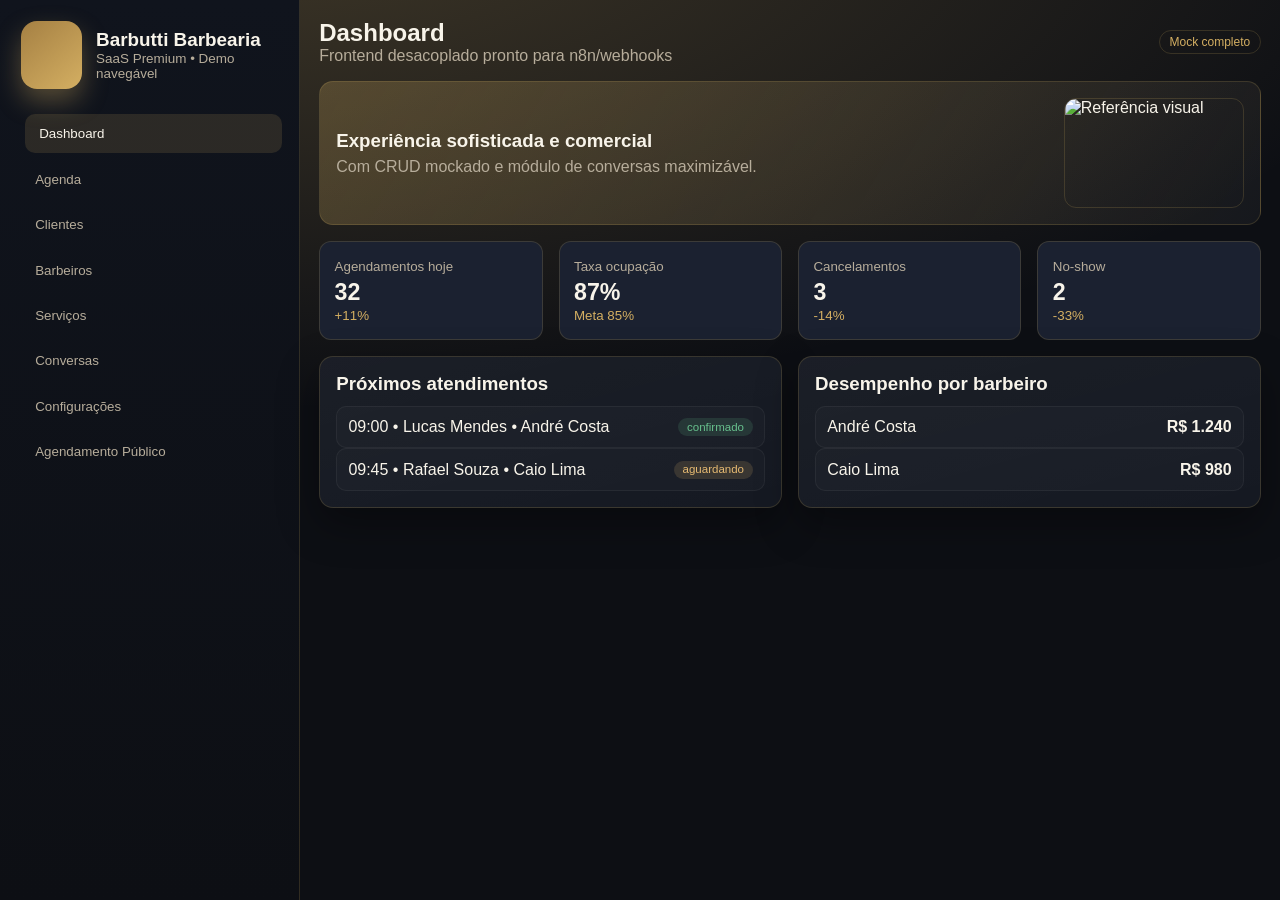
==== paginainicial.html @ 3f1faac6 "feat: aprimora paginainicial com logo maior, tooltips, animações e CRUD com conversas expandidas" ====
<!doctype html>
<html lang="pt-BR">
<head>
  <meta charset="UTF-8" />
  <meta name="viewport" content="width=device-width, initial-scale=1.0" />
  <title>Barbutti Barbearia • Página Inicial Demo</title>
  <style>
    :root{--bg:#0d0f14;--surface:#151922;--surface-2:#1b2130;--text:#f8f4ea;--muted:#b7ad9b;--gold:#d4af62;--gold-2:#a58043;--ok:#67c08d;--warn:#e6ba72;--danger:#dd7f7f;--radius:14px;--border:1px solid rgba(212,175,98,.18);--shadow:0 16px 40px rgba(0,0,0,.35)}
    *{box-sizing:border-box;margin:0;padding:0} body{font-family:Inter,Segoe UI,Roboto,sans-serif;background:radial-gradient(1200px 500px at 20% -10%,rgba(212,175,98,.25),transparent),var(--bg);color:var(--text)}
    .app{display:grid;grid-template-columns:300px 1fr;min-height:100vh}.sidebar{padding:1.3rem;border-right:var(--border);background:linear-gradient(180deg,#10141d,#0d0f14)}
    .brand{display:flex;gap:.9rem;align-items:center;margin-bottom:1.4rem}.logo{width:68px;height:68px;border-radius:16px;background:linear-gradient(140deg,var(--gold-2),var(--gold));box-shadow:0 12px 26px rgba(212,175,98,.35)}
    .brand h1{font-size:1.18rem}.brand p{font-size:.84rem;color:var(--muted)}
    .menu button{width:100%;text-align:left;border:none;background:transparent;color:var(--muted);padding:.75rem .9rem;border-radius:10px;cursor:pointer;margin:.2rem 0;transition:all .24s ease;position:relative}
    .menu button.active,.menu button:hover{background:rgba(212,175,98,.14);color:var(--text);transform:translateX(4px)}
    [data-tooltip]{position:relative}[data-tooltip]::after{content:attr(data-tooltip);position:absolute;left:102%;top:50%;transform:translateY(-50%) scale(.96);background:#0b0d12;color:var(--text);padding:.25rem .5rem;border-radius:6px;border:var(--border);font-size:.72rem;opacity:0;pointer-events:none;transition:.2s;white-space:nowrap}
    [data-tooltip]:hover::after{opacity:1;transform:translateY(-50%) scale(1)}
    .content{padding:1.2rem}.topbar{display:flex;justify-content:space-between;align-items:center;margin-bottom:1rem}.badge{border:var(--border);padding:.25rem .6rem;border-radius:999px;color:var(--gold);font-size:.75rem}
    .hero{background:linear-gradient(120deg,rgba(212,175,98,.24),rgba(255,255,255,.04));border:var(--border);padding:1rem;border-radius:var(--radius);margin-bottom:1rem;display:flex;justify-content:space-between;gap:1rem;align-items:center}.hero img{width:180px;height:110px;object-fit:cover;border-radius:12px;border:var(--border)}
    .grid{display:grid;gap:1rem}.grid.kpi{grid-template-columns:repeat(4,minmax(0,1fr));margin-bottom:1rem}.grid.two{grid-template-columns:repeat(2,minmax(0,1fr))}
    .card{background:linear-gradient(165deg,rgba(255,255,255,.025),transparent),var(--surface);border:var(--border);border-radius:var(--radius);box-shadow:var(--shadow);padding:1rem}
    .k{padding:.9rem;border:var(--border);border-radius:12px;background:var(--surface-2)} .k b{font-size:1.45rem;display:block;margin-top:.3rem}
    .view{display:none}.view.active{display:block}.table{width:100%;border-collapse:collapse}.table th,.table td{padding:.6rem;text-align:left;border-bottom:1px solid rgba(212,175,98,.1);font-size:.9rem}
    .tag{padding:.18rem .55rem;border-radius:999px;font-size:.72rem}.ok{background:rgba(103,192,141,.15);color:var(--ok)}.warn{background:rgba(230,186,114,.15);color:var(--warn)}.danger{background:rgba(221,127,127,.15);color:var(--danger)}
    .form{display:grid;grid-template-columns:repeat(4,minmax(0,1fr));gap:.6rem;margin-bottom:.8rem}.input,select{width:100%;background:#11151d;border:var(--border);border-radius:10px;padding:.55rem .65rem;color:var(--text)}
    .btn{padding:.5rem .8rem;border-radius:10px;border:var(--border);background:var(--surface-2);color:var(--text);cursor:pointer;transition:.2s}.btn:hover{transform:translateY(-1px)}.btn.primary{background:linear-gradient(120deg,var(--gold-2),var(--gold));border:none;color:#14161c;font-weight:700}
    .list{display:flex;flex-direction:column;gap:.55rem}.item{padding:.7rem;border-radius:10px;background:rgba(255,255,255,.02);border:1px solid rgba(255,255,255,.05);display:flex;justify-content:space-between;gap:.8rem;cursor:pointer;transition:.2s}.item:hover{transform:translateX(4px);border-color:rgba(212,175,98,.35)}
    .split{display:grid;grid-template-columns:340px 1fr;gap:1rem}
    .overlay{position:fixed;inset:0;background:rgba(8,9,12,.86);backdrop-filter:blur(3px);display:none;z-index:20;padding:2rem}.overlay.open{display:block;animation:fadeIn .24s ease}
    @keyframes fadeIn{from{opacity:0}to{opacity:1}} .exploded{max-width:980px;margin:auto;background:var(--surface);border:var(--border);border-radius:16px;padding:1rem;box-shadow:var(--shadow)}
    .exploded .messages{min-height:340px;max-height:55vh;overflow:auto;margin:.8rem 0;display:flex;flex-direction:column;gap:.5rem}.msg{padding:.55rem .7rem;border-radius:10px;max-width:70%}.msg.bot{background:rgba(230,186,114,.15)}.msg.human{background:rgba(103,192,141,.15);margin-left:auto}
    @media (max-width:1120px){.grid.kpi{grid-template-columns:repeat(2,1fr)}.grid.two,.split,.form{grid-template-columns:1fr}}@media (max-width:860px){.app{grid-template-columns:1fr}.sidebar{position:sticky;top:0;z-index:2}}
  </style>
</head>
<body>
<div class="app">
  <aside class="sidebar">
    <div class="brand"><div class="logo"></div><div><h1>Barbutti Barbearia</h1><p>SaaS Premium • Demo navegável</p></div></div>
    <nav class="menu" id="menu"></nav>
  </aside>
  <main class="content">
    <header class="topbar"><div><h2 id="title">Dashboard</h2><p style="color:var(--muted)">Frontend desacoplado pronto para n8n/webhooks</p></div><span class="badge">Mock completo</span></header>
    <section class="hero"><div><h3 style="margin-bottom:.35rem">Experiência sofisticada e comercial</h3><p style="color:var(--muted)">Com CRUD mockado e módulo de conversas maximizável.</p></div><img src="https://res.cloudinary.com/dk6okgt0a/image/upload/v1776542449/WhatsApp_Image_2026-04-17_at_21.09.05_sgbuvm.jpg" alt="Referência visual"/></section>
    <section id="dashboard" class="view active"></section><section id="agenda" class="view"></section><section id="clientes" class="view"></section><section id="barbeiros" class="view"></section><section id="servicos" class="view"></section><section id="conversas" class="view"></section><section id="configuracoes" class="view"></section><section id="agendamento-publico" class="view"></section>
  </main>
</div>
<div class="overlay" id="chatOverlay"><div class="exploded"><div style="display:flex;justify-content:space-between;gap:.6rem;align-items:center"><h3 id="chatTitle">Conversa</h3><div><button class="btn" id="prevChat">◀</button> <button class="btn" id="nextChat">▶</button> <button class="btn" id="closeChat">Fechar</button></div></div><div class="messages" id="chatMessages"></div><div style="display:flex;gap:.6rem"><input id="chatInput" class="input" placeholder="Digite uma mensagem mock..."/><button class="btn primary" id="sendChat">Enviar</button></div></div></div>
<script>
const state={
  views:[['dashboard','Dashboard','KPIs e desempenho'],['agenda','Agenda','Visualização diária/semanal/mensal'],['clientes','Clientes','CRUD de clientes'],['barbeiros','Barbeiros','CRUD da equipe'],['servicos','Serviços','CRUD de serviços'],['conversas','Conversas','Clique para expandir'],['configuracoes','Configurações','Personalização da marca'],['agendamento-publico','Agendamento Público','Fluxo externo simulado']],
  kpis:[['Agendamentos hoje','32','+11%'],['Taxa ocupação','87%','Meta 85%'],['Cancelamentos','3','-14%'],['No-show','2','-33%']],
  agenda:[{hora:'09:00',barbeiro:'André Costa',cliente:'Lucas Mendes',status:'confirmado'},{hora:'09:45',barbeiro:'Caio Lima',cliente:'Rafael Souza',status:'aguardando'}],
  clientes:[{nome:'Lucas Mendes',whats:'(62) 99911-2211',ultimo:'17/04/2026',barbeiro:'André Costa'},{nome:'Rafael Souza',whats:'(62) 99870-8899',ultimo:'15/04/2026',barbeiro:'Caio Lima'}],
  barbeiros:[{nome:'André Costa',esp:'Corte premium, barba clássica',status:'ativo',cor:'#D4AF62'},{nome:'Caio Lima',esp:'Degradê, visagismo',status:'ativo',cor:'#6DC4D8'}],
  servicos:[{nome:'Corte Premium',dur:'45 min',preco:'R$ 85',cat:'Cabelo'},{nome:'Barba Terapia',dur:'30 min',preco:'R$ 65',cat:'Barba'}],
  conversas:[{cliente:'Lucas Mendes',tipo:'humano',ultima:'Pode remarcar para 19h?',horario:'19/04 18:05',mensagens:[['bot','Olá, posso ajudar com seu agendamento?'],['human','Pode remarcar para 19h?']]},{cliente:'Rafael Souza',tipo:'bot',ultima:'Seu horário está confirmado ✅',horario:'19/04 17:42',mensagens:[['bot','Seu horário está confirmado ✅'],['human','Perfeito, obrigado!']]}],
  chatIndex:0
};
const menu=document.getElementById('menu'),title=document.getElementById('title');
state.views.forEach(([id,label,tip],idx)=>{const b=document.createElement('button');b.textContent=label;b.dataset.view=id;b.dataset.tooltip=tip;if(!idx)b.classList.add('active');b.onclick=()=>activate(id,label,b);menu.appendChild(b);});
function activate(id,label,button){document.querySelectorAll('.view').forEach(v=>v.classList.toggle('active',v.id===id));document.querySelectorAll('.menu button').forEach(b=>b.classList.remove('active'));button.classList.add('active');title.textContent=label;render();}
const tag=s=>`<span class="tag ${s.includes('confirm')||s.includes('conclu')||s==='ativo'?'ok':s.includes('aguard')?'warn':'danger'}">${s}</span>`;
const btn=(txt,fn,cls='btn')=>`<button class="${cls}" onclick="${fn}">${txt}</button>`;

function crudSection(title,fields,dataKey,headers){
  const form=`<div class="form">${fields.map(f=>`<input class="input" id="${dataKey}_${f.key}" placeholder="${f.label}"/>`).join('')}<button class="btn primary" onclick="addItem('${dataKey}')">Adicionar</button></div>`;
  const rows=state[dataKey].map((r,i)=>`<tr>${fields.map(f=>`<td>${r[f.key]}</td>`).join('')}<td>${btn('Editar',`editItem('${dataKey}',${i})`)} ${btn('Excluir',`deleteItem('${dataKey}',${i})`)}</td></tr>`).join('');
  return `<article class="card"><h3 style="margin-bottom:.7rem">${title}</h3>${form}<table class="table"><tr>${headers.map(h=>`<th>${h}</th>`).join('')}<th>Ações</th></tr>${rows}</table></article>`;
}

window.addItem=function(key){
  const map={clientes:['nome','whats','ultimo','barbeiro'],barbeiros:['nome','esp','status','cor'],servicos:['nome','dur','preco','cat'],agenda:['hora','barbeiro','cliente','status']};
  const obj={}; map[key].forEach(k=>obj[k]=document.getElementById(`${key}_${k}`)?.value||'');
  if(Object.values(obj).some(v=>!v.trim())) return alert('Preencha todos os campos.');
  state[key].push(obj); render();
};
window.editItem=function(key,index){
  const item=state[key][index]; Object.keys(item).forEach(k=>{const v=prompt(`Editar ${k}:`,item[k]); if(v!==null)item[k]=v;}); render();
};
window.deleteItem=function(key,index){if(confirm('Excluir registro?')){state[key].splice(index,1); render();}};

function render(){
  document.getElementById('dashboard').innerHTML=`<div class="grid kpi">${state.kpis.map(k=>`<article class="k"><small style="color:var(--muted)">${k[0]}</small><b>${k[1]}</b><small style="color:var(--gold)">${k[2]}</small></article>`).join('')}</div><div class="grid two"><article class="card"><h3 style="margin-bottom:.7rem">Próximos atendimentos</h3>${state.agenda.map(a=>`<div class="item" style="cursor:default"><span>${a.hora} • ${a.cliente} • ${a.barbeiro}</span>${tag(a.status)}</div>`).join('')}</article><article class="card"><h3 style="margin-bottom:.7rem">Desempenho por barbeiro</h3><div class="item" style="cursor:default"><span>André Costa</span><b>R$ 1.240</b></div><div class="item" style="cursor:default"><span>Caio Lima</span><b>R$ 980</b></div></article></div>`;
  document.getElementById('agenda').innerHTML=crudSection('Agenda (CRUD)',[{key:'hora',label:'Hora'},{key:'barbeiro',label:'Barbeiro'},{key:'cliente',label:'Cliente'},{key:'status',label:'Status'}],'agenda',['Hora','Barbeiro','Cliente','Status']);
  document.getElementById('clientes').innerHTML=crudSection('Clientes (CRUD)',[{key:'nome',label:'Nome'},{key:'whats',label:'WhatsApp'},{key:'ultimo',label:'Último atendimento'},{key:'barbeiro',label:'Último barbeiro'}],'clientes',['Nome','WhatsApp','Último','Barbeiro']);
  document.getElementById('barbeiros').innerHTML=crudSection('Barbeiros (CRUD)',[{key:'nome',label:'Nome'},{key:'esp',label:'Especialidades'},{key:'status',label:'Status'},{key:'cor',label:'Cor'}],'barbeiros',['Nome','Especialidades','Status','Cor']);
  document.getElementById('servicos').innerHTML=crudSection('Serviços (CRUD)',[{key:'nome',label:'Serviço'},{key:'dur',label:'Duração'},{key:'preco',label:'Preço'},{key:'cat',label:'Categoria'}],'servicos',['Serviço','Duração','Preço','Categoria']);
  document.getElementById('conversas').innerHTML=`<article class="card"><h3 style="margin-bottom:.7rem">Conversas (clique para expandir)</h3><div class="split"><div class="list">${state.conversas.map((c,i)=>`<div class="item" onclick="openChat(${i})"><div><b>${c.cliente}</b><p style="color:var(--muted)">${c.ultima}</p></div><div style="text-align:right">${tag(c.tipo)}<p style="color:var(--muted)">${c.horario}</p></div></div>`).join('')}</div><div class="card"><p style="color:var(--muted)">Selecione uma conversa para abrir em tela maximizada (“explodir”) e navegar entre anterior/próxima.</p></div></div></article>`;
  document.getElementById('configuracoes').innerHTML=`<article class="card"><h3 style="margin-bottom:.7rem">Configurações da marca</h3><div class="form"><input class="input" value="Barbutti Barbearia"/><input class="input" value="RGB Primária: 212,175,98"/><input class="input" value="RGB Secundária: 140,109,63"/><input class="input" value="Logo/Favicon URL"/><button class="btn primary">Salvar tema</button></div></article>`;
  document.getElementById('agendamento-publico').innerHTML=`<article class="card"><h3 style="margin-bottom:.7rem">Agendamento público (simulado)</h3><div class="form"><input class="input" value="André Costa"/><input class="input" value="Corte Premium"/><input class="input" type="date" value="2026-04-22"/><input class="input" value="18:30"/><button class="btn">Cancelar</button><button class="btn primary">Confirmar agendamento</button></div></article>`;
}

const overlay=document.getElementById('chatOverlay');
window.openChat=function(i){state.chatIndex=i;renderChat();overlay.classList.add('open');};
function renderChat(){const c=state.conversas[state.chatIndex];document.getElementById('chatTitle').textContent=`${c.cliente} • ${state.chatIndex+1}/${state.conversas.length}`;document.getElementById('chatMessages').innerHTML=c.mensagens.map(m=>`<div class="msg ${m[0]}">${m[1]}</div>`).join('');}
function stepChat(delta){state.chatIndex=(state.chatIndex+delta+state.conversas.length)%state.conversas.length;renderChat();}
document.getElementById('closeChat').onclick=()=>overlay.classList.remove('open');document.getElementById('prevChat').onclick=()=>stepChat(-1);document.getElementById('nextChat').onclick=()=>stepChat(1);
document.getElementById('sendChat').onclick=()=>{const input=document.getElementById('chatInput');if(!input.value.trim())return;state.conversas[state.chatIndex].mensagens.push(['human',input.value.trim()]);state.conversas[state.chatIndex].ultima=input.value.trim();input.value='';renderChat();render();};
render();
</script>
</body>
</html>
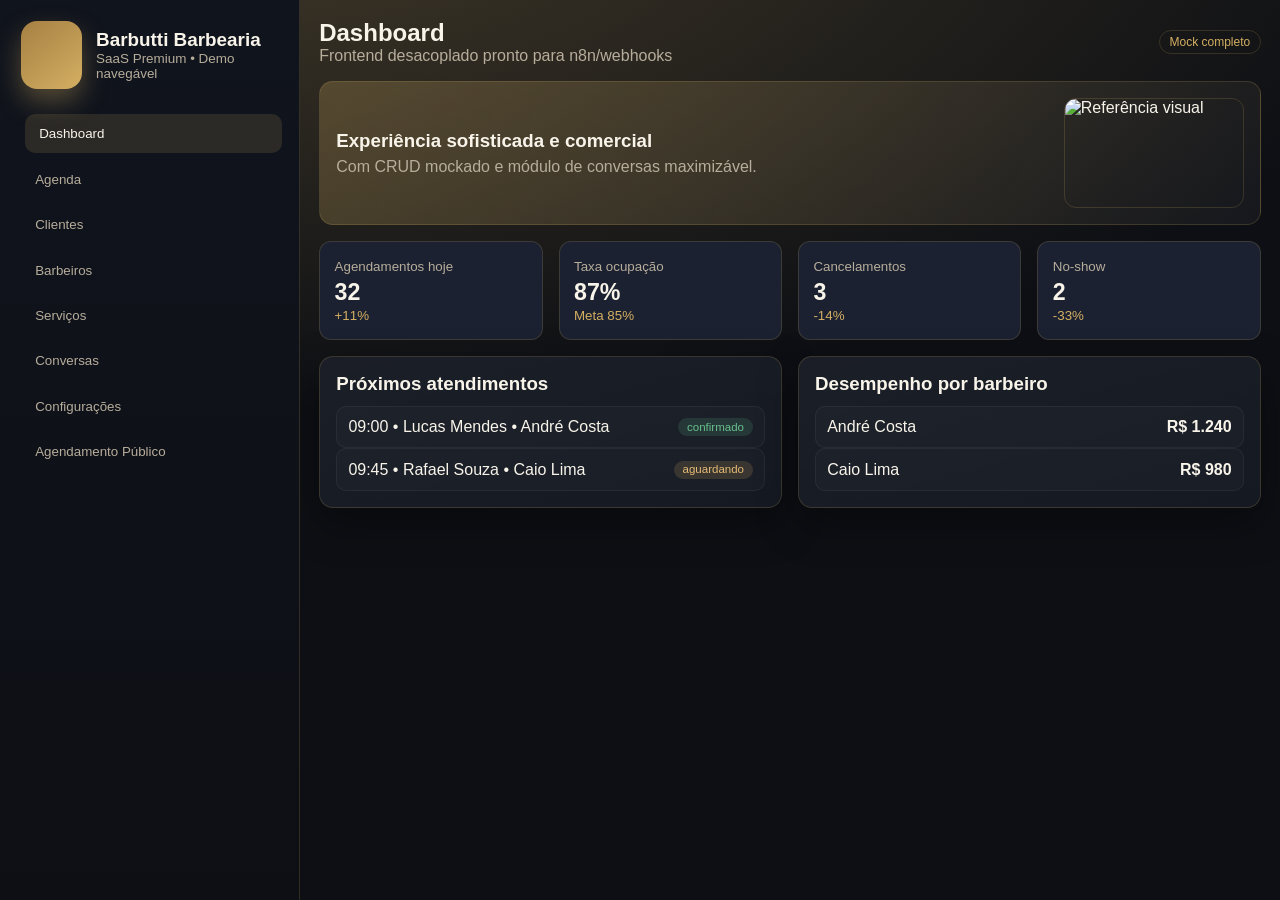
==== commit c7df75ff: "feat: torna UI responsiva em mobile com navegação amigável em todas as telas" ====
--- a/paginainicial.html
+++ b/paginainicial.html
@@ -7,94 +7,68 @@
   <style>
     :root{--bg:#0d0f14;--surface:#151922;--surface-2:#1b2130;--text:#f8f4ea;--muted:#b7ad9b;--gold:#d4af62;--gold-2:#a58043;--ok:#67c08d;--warn:#e6ba72;--danger:#dd7f7f;--radius:14px;--border:1px solid rgba(212,175,98,.18);--shadow:0 16px 40px rgba(0,0,0,.35)}
     *{box-sizing:border-box;margin:0;padding:0} body{font-family:Inter,Segoe UI,Roboto,sans-serif;background:radial-gradient(1200px 500px at 20% -10%,rgba(212,175,98,.25),transparent),var(--bg);color:var(--text)}
-    .app{display:grid;grid-template-columns:300px 1fr;min-height:100vh}.sidebar{padding:1.3rem;border-right:var(--border);background:linear-gradient(180deg,#10141d,#0d0f14)}
+    .app{display:grid;grid-template-columns:300px 1fr;min-height:100vh}.sidebar{padding:1.3rem;border-right:var(--border);background:linear-gradient(180deg,#10141d,#0d0f14);overflow:auto;z-index:20}
     .brand{display:flex;gap:.9rem;align-items:center;margin-bottom:1.4rem}.logo{width:68px;height:68px;border-radius:16px;background:linear-gradient(140deg,var(--gold-2),var(--gold));box-shadow:0 12px 26px rgba(212,175,98,.35)}
     .brand h1{font-size:1.18rem}.brand p{font-size:.84rem;color:var(--muted)}
     .menu button{width:100%;text-align:left;border:none;background:transparent;color:var(--muted);padding:.75rem .9rem;border-radius:10px;cursor:pointer;margin:.2rem 0;transition:all .24s ease;position:relative}
     .menu button.active,.menu button:hover{background:rgba(212,175,98,.14);color:var(--text);transform:translateX(4px)}
     [data-tooltip]{position:relative}[data-tooltip]::after{content:attr(data-tooltip);position:absolute;left:102%;top:50%;transform:translateY(-50%) scale(.96);background:#0b0d12;color:var(--text);padding:.25rem .5rem;border-radius:6px;border:var(--border);font-size:.72rem;opacity:0;pointer-events:none;transition:.2s;white-space:nowrap}
     [data-tooltip]:hover::after{opacity:1;transform:translateY(-50%) scale(1)}
-    .content{padding:1.2rem}.topbar{display:flex;justify-content:space-between;align-items:center;margin-bottom:1rem}.badge{border:var(--border);padding:.25rem .6rem;border-radius:999px;color:var(--gold);font-size:.75rem}
+    .content{padding:1.2rem}.topbar{display:flex;justify-content:space-between;align-items:center;margin-bottom:1rem;gap:.7rem}.topbar-left{display:flex;align-items:center;gap:.6rem}.mobile-menu-btn{display:none}
+    .badge{border:var(--border);padding:.25rem .6rem;border-radius:999px;color:var(--gold);font-size:.75rem}
     .hero{background:linear-gradient(120deg,rgba(212,175,98,.24),rgba(255,255,255,.04));border:var(--border);padding:1rem;border-radius:var(--radius);margin-bottom:1rem;display:flex;justify-content:space-between;gap:1rem;align-items:center}.hero img{width:180px;height:110px;object-fit:cover;border-radius:12px;border:var(--border)}
     .grid{display:grid;gap:1rem}.grid.kpi{grid-template-columns:repeat(4,minmax(0,1fr));margin-bottom:1rem}.grid.two{grid-template-columns:repeat(2,minmax(0,1fr))}
-    .card{background:linear-gradient(165deg,rgba(255,255,255,.025),transparent),var(--surface);border:var(--border);border-radius:var(--radius);box-shadow:var(--shadow);padding:1rem}
+    .card{background:linear-gradient(165deg,rgba(255,255,255,.025),transparent),var(--surface);border:var(--border);border-radius:var(--radius);box-shadow:var(--shadow);padding:1rem;overflow:auto}
     .k{padding:.9rem;border:var(--border);border-radius:12px;background:var(--surface-2)} .k b{font-size:1.45rem;display:block;margin-top:.3rem}
-    .view{display:none}.view.active{display:block}.table{width:100%;border-collapse:collapse}.table th,.table td{padding:.6rem;text-align:left;border-bottom:1px solid rgba(212,175,98,.1);font-size:.9rem}
+    .view{display:none}.view.active{display:block}.table{width:100%;border-collapse:collapse;min-width:620px}.table th,.table td{padding:.6rem;text-align:left;border-bottom:1px solid rgba(212,175,98,.1);font-size:.9rem}
     .tag{padding:.18rem .55rem;border-radius:999px;font-size:.72rem}.ok{background:rgba(103,192,141,.15);color:var(--ok)}.warn{background:rgba(230,186,114,.15);color:var(--warn)}.danger{background:rgba(221,127,127,.15);color:var(--danger)}
     .form{display:grid;grid-template-columns:repeat(4,minmax(0,1fr));gap:.6rem;margin-bottom:.8rem}.input,select{width:100%;background:#11151d;border:var(--border);border-radius:10px;padding:.55rem .65rem;color:var(--text)}
     .btn{padding:.5rem .8rem;border-radius:10px;border:var(--border);background:var(--surface-2);color:var(--text);cursor:pointer;transition:.2s}.btn:hover{transform:translateY(-1px)}.btn.primary{background:linear-gradient(120deg,var(--gold-2),var(--gold));border:none;color:#14161c;font-weight:700}
     .list{display:flex;flex-direction:column;gap:.55rem}.item{padding:.7rem;border-radius:10px;background:rgba(255,255,255,.02);border:1px solid rgba(255,255,255,.05);display:flex;justify-content:space-between;gap:.8rem;cursor:pointer;transition:.2s}.item:hover{transform:translateX(4px);border-color:rgba(212,175,98,.35)}
     .split{display:grid;grid-template-columns:340px 1fr;gap:1rem}
-    .overlay{position:fixed;inset:0;background:rgba(8,9,12,.86);backdrop-filter:blur(3px);display:none;z-index:20;padding:2rem}.overlay.open{display:block;animation:fadeIn .24s ease}
+    .overlay{position:fixed;inset:0;background:rgba(8,9,12,.86);backdrop-filter:blur(3px);display:none;z-index:30;padding:1rem}.overlay.open{display:block;animation:fadeIn .24s ease}
     @keyframes fadeIn{from{opacity:0}to{opacity:1}} .exploded{max-width:980px;margin:auto;background:var(--surface);border:var(--border);border-radius:16px;padding:1rem;box-shadow:var(--shadow)}
-    .exploded .messages{min-height:340px;max-height:55vh;overflow:auto;margin:.8rem 0;display:flex;flex-direction:column;gap:.5rem}.msg{padding:.55rem .7rem;border-radius:10px;max-width:70%}.msg.bot{background:rgba(230,186,114,.15)}.msg.human{background:rgba(103,192,141,.15);margin-left:auto}
-    @media (max-width:1120px){.grid.kpi{grid-template-columns:repeat(2,1fr)}.grid.two,.split,.form{grid-template-columns:1fr}}@media (max-width:860px){.app{grid-template-columns:1fr}.sidebar{position:sticky;top:0;z-index:2}}
+    .exploded .messages{min-height:260px;max-height:55vh;overflow:auto;margin:.8rem 0;display:flex;flex-direction:column;gap:.5rem}.msg{padding:.55rem .7rem;border-radius:10px;max-width:70%}.msg.bot{background:rgba(230,186,114,.15)}.msg.human{background:rgba(103,192,141,.15);margin-left:auto}
+    @media (max-width:1120px){.grid.kpi{grid-template-columns:repeat(2,1fr)}.grid.two,.split,.form{grid-template-columns:1fr}}
+    @media (max-width:860px){
+      .app{grid-template-columns:1fr}
+      .sidebar{position:fixed;top:0;left:0;bottom:0;width:min(82vw,300px);transform:translateX(-105%);transition:transform .24s ease}
+      body.menu-open .sidebar{transform:translateX(0)}
+      body.menu-open::before{content:'';position:fixed;inset:0;background:rgba(0,0,0,.5);z-index:10}
+      [data-tooltip]::after{display:none}
+      .content{padding:1rem}.hero{flex-direction:column;align-items:flex-start}.hero img{width:100%;height:160px}
+      .mobile-menu-btn{display:inline-flex;border:var(--border);background:var(--surface-2);color:var(--text);padding:.5rem .65rem;border-radius:10px;cursor:pointer}
+      .badge{display:none}
+    }
   </style>
 </head>
 <body>
 <div class="app">
-  <aside class="sidebar">
+  <aside class="sidebar" id="mobileSidebar">
     <div class="brand"><div class="logo"></div><div><h1>Barbutti Barbearia</h1><p>SaaS Premium • Demo navegável</p></div></div>
     <nav class="menu" id="menu"></nav>
   </aside>
   <main class="content">
-    <header class="topbar"><div><h2 id="title">Dashboard</h2><p style="color:var(--muted)">Frontend desacoplado pronto para n8n/webhooks</p></div><span class="badge">Mock completo</span></header>
+    <header class="topbar"><div class="topbar-left"><button class="mobile-menu-btn" id="menuToggle">☰</button><div><h2 id="title">Dashboard</h2><p style="color:var(--muted)">Frontend desacoplado pronto para n8n/webhooks</p></div></div><span class="badge">Mock completo</span></header>
     <section class="hero"><div><h3 style="margin-bottom:.35rem">Experiência sofisticada e comercial</h3><p style="color:var(--muted)">Com CRUD mockado e módulo de conversas maximizável.</p></div><img src="https://res.cloudinary.com/dk6okgt0a/image/upload/v1776542449/WhatsApp_Image_2026-04-17_at_21.09.05_sgbuvm.jpg" alt="Referência visual"/></section>
     <section id="dashboard" class="view active"></section><section id="agenda" class="view"></section><section id="clientes" class="view"></section><section id="barbeiros" class="view"></section><section id="servicos" class="view"></section><section id="conversas" class="view"></section><section id="configuracoes" class="view"></section><section id="agendamento-publico" class="view"></section>
   </main>
 </div>
 <div class="overlay" id="chatOverlay"><div class="exploded"><div style="display:flex;justify-content:space-between;gap:.6rem;align-items:center"><h3 id="chatTitle">Conversa</h3><div><button class="btn" id="prevChat">◀</button> <button class="btn" id="nextChat">▶</button> <button class="btn" id="closeChat">Fechar</button></div></div><div class="messages" id="chatMessages"></div><div style="display:flex;gap:.6rem"><input id="chatInput" class="input" placeholder="Digite uma mensagem mock..."/><button class="btn primary" id="sendChat">Enviar</button></div></div></div>
 <script>
-const state={
-  views:[['dashboard','Dashboard','KPIs e desempenho'],['agenda','Agenda','Visualização diária/semanal/mensal'],['clientes','Clientes','CRUD de clientes'],['barbeiros','Barbeiros','CRUD da equipe'],['servicos','Serviços','CRUD de serviços'],['conversas','Conversas','Clique para expandir'],['configuracoes','Configurações','Personalização da marca'],['agendamento-publico','Agendamento Público','Fluxo externo simulado']],
-  kpis:[['Agendamentos hoje','32','+11%'],['Taxa ocupação','87%','Meta 85%'],['Cancelamentos','3','-14%'],['No-show','2','-33%']],
-  agenda:[{hora:'09:00',barbeiro:'André Costa',cliente:'Lucas Mendes',status:'confirmado'},{hora:'09:45',barbeiro:'Caio Lima',cliente:'Rafael Souza',status:'aguardando'}],
-  clientes:[{nome:'Lucas Mendes',whats:'(62) 99911-2211',ultimo:'17/04/2026',barbeiro:'André Costa'},{nome:'Rafael Souza',whats:'(62) 99870-8899',ultimo:'15/04/2026',barbeiro:'Caio Lima'}],
-  barbeiros:[{nome:'André Costa',esp:'Corte premium, barba clássica',status:'ativo',cor:'#D4AF62'},{nome:'Caio Lima',esp:'Degradê, visagismo',status:'ativo',cor:'#6DC4D8'}],
-  servicos:[{nome:'Corte Premium',dur:'45 min',preco:'R$ 85',cat:'Cabelo'},{nome:'Barba Terapia',dur:'30 min',preco:'R$ 65',cat:'Barba'}],
-  conversas:[{cliente:'Lucas Mendes',tipo:'humano',ultima:'Pode remarcar para 19h?',horario:'19/04 18:05',mensagens:[['bot','Olá, posso ajudar com seu agendamento?'],['human','Pode remarcar para 19h?']]},{cliente:'Rafael Souza',tipo:'bot',ultima:'Seu horário está confirmado ✅',horario:'19/04 17:42',mensagens:[['bot','Seu horário está confirmado ✅'],['human','Perfeito, obrigado!']]}],
-  chatIndex:0
-};
+const state={views:[['dashboard','Dashboard','KPIs e desempenho'],['agenda','Agenda','Visualização diária/semanal/mensal'],['clientes','Clientes','CRUD de clientes'],['barbeiros','Barbeiros','CRUD da equipe'],['servicos','Serviços','CRUD de serviços'],['conversas','Conversas','Clique para expandir'],['configuracoes','Configurações','Personalização da marca'],['agendamento-publico','Agendamento Público','Fluxo externo simulado']],kpis:[['Agendamentos hoje','32','+11%'],['Taxa ocupação','87%','Meta 85%'],['Cancelamentos','3','-14%'],['No-show','2','-33%']],agenda:[{hora:'09:00',barbeiro:'André Costa',cliente:'Lucas Mendes',status:'confirmado'},{hora:'09:45',barbeiro:'Caio Lima',cliente:'Rafael Souza',status:'aguardando'}],clientes:[{nome:'Lucas Mendes',whats:'(62) 99911-2211',ultimo:'17/04/2026',barbeiro:'André Costa'},{nome:'Rafael Souza',whats:'(62) 99870-8899',ultimo:'15/04/2026',barbeiro:'Caio Lima'}],barbeiros:[{nome:'André Costa',esp:'Corte premium, barba clássica',status:'ativo',cor:'#D4AF62'},{nome:'Caio Lima',esp:'Degradê, visagismo',status:'ativo',cor:'#6DC4D8'}],servicos:[{nome:'Corte Premium',dur:'45 min',preco:'R$ 85',cat:'Cabelo'},{nome:'Barba Terapia',dur:'30 min',preco:'R$ 65',cat:'Barba'}],conversas:[{cliente:'Lucas Mendes',tipo:'humano',ultima:'Pode remarcar para 19h?',horario:'19/04 18:05',mensagens:[['bot','Olá, posso ajudar com seu agendamento?'],['human','Pode remarcar para 19h?']]},{cliente:'Rafael Souza',tipo:'bot',ultima:'Seu horário está confirmado ✅',horario:'19/04 17:42',mensagens:[['bot','Seu horário está confirmado ✅'],['human','Perfeito, obrigado!']]}],chatIndex:0};
 const menu=document.getElementById('menu'),title=document.getElementById('title');
 state.views.forEach(([id,label,tip],idx)=>{const b=document.createElement('button');b.textContent=label;b.dataset.view=id;b.dataset.tooltip=tip;if(!idx)b.classList.add('active');b.onclick=()=>activate(id,label,b);menu.appendChild(b);});
-function activate(id,label,button){document.querySelectorAll('.view').forEach(v=>v.classList.toggle('active',v.id===id));document.querySelectorAll('.menu button').forEach(b=>b.classList.remove('active'));button.classList.add('active');title.textContent=label;render();}
-const tag=s=>`<span class="tag ${s.includes('confirm')||s.includes('conclu')||s==='ativo'?'ok':s.includes('aguard')?'warn':'danger'}">${s}</span>`;
-const btn=(txt,fn,cls='btn')=>`<button class="${cls}" onclick="${fn}">${txt}</button>`;
-
-function crudSection(title,fields,dataKey,headers){
-  const form=`<div class="form">${fields.map(f=>`<input class="input" id="${dataKey}_${f.key}" placeholder="${f.label}"/>`).join('')}<button class="btn primary" onclick="addItem('${dataKey}')">Adicionar</button></div>`;
-  const rows=state[dataKey].map((r,i)=>`<tr>${fields.map(f=>`<td>${r[f.key]}</td>`).join('')}<td>${btn('Editar',`editItem('${dataKey}',${i})`)} ${btn('Excluir',`deleteItem('${dataKey}',${i})`)}</td></tr>`).join('');
-  return `<article class="card"><h3 style="margin-bottom:.7rem">${title}</h3>${form}<table class="table"><tr>${headers.map(h=>`<th>${h}</th>`).join('')}<th>Ações</th></tr>${rows}</table></article>`;
-}
-
-window.addItem=function(key){
-  const map={clientes:['nome','whats','ultimo','barbeiro'],barbeiros:['nome','esp','status','cor'],servicos:['nome','dur','preco','cat'],agenda:['hora','barbeiro','cliente','status']};
-  const obj={}; map[key].forEach(k=>obj[k]=document.getElementById(`${key}_${k}`)?.value||'');
-  if(Object.values(obj).some(v=>!v.trim())) return alert('Preencha todos os campos.');
-  state[key].push(obj); render();
-};
-window.editItem=function(key,index){
-  const item=state[key][index]; Object.keys(item).forEach(k=>{const v=prompt(`Editar ${k}:`,item[k]); if(v!==null)item[k]=v;}); render();
-};
-window.deleteItem=function(key,index){if(confirm('Excluir registro?')){state[key].splice(index,1); render();}};
-
-function render(){
-  document.getElementById('dashboard').innerHTML=`<div class="grid kpi">${state.kpis.map(k=>`<article class="k"><small style="color:var(--muted)">${k[0]}</small><b>${k[1]}</b><small style="color:var(--gold)">${k[2]}</small></article>`).join('')}</div><div class="grid two"><article class="card"><h3 style="margin-bottom:.7rem">Próximos atendimentos</h3>${state.agenda.map(a=>`<div class="item" style="cursor:default"><span>${a.hora} • ${a.cliente} • ${a.barbeiro}</span>${tag(a.status)}</div>`).join('')}</article><article class="card"><h3 style="margin-bottom:.7rem">Desempenho por barbeiro</h3><div class="item" style="cursor:default"><span>André Costa</span><b>R$ 1.240</b></div><div class="item" style="cursor:default"><span>Caio Lima</span><b>R$ 980</b></div></article></div>`;
-  document.getElementById('agenda').innerHTML=crudSection('Agenda (CRUD)',[{key:'hora',label:'Hora'},{key:'barbeiro',label:'Barbeiro'},{key:'cliente',label:'Cliente'},{key:'status',label:'Status'}],'agenda',['Hora','Barbeiro','Cliente','Status']);
-  document.getElementById('clientes').innerHTML=crudSection('Clientes (CRUD)',[{key:'nome',label:'Nome'},{key:'whats',label:'WhatsApp'},{key:'ultimo',label:'Último atendimento'},{key:'barbeiro',label:'Último barbeiro'}],'clientes',['Nome','WhatsApp','Último','Barbeiro']);
-  document.getElementById('barbeiros').innerHTML=crudSection('Barbeiros (CRUD)',[{key:'nome',label:'Nome'},{key:'esp',label:'Especialidades'},{key:'status',label:'Status'},{key:'cor',label:'Cor'}],'barbeiros',['Nome','Especialidades','Status','Cor']);
-  document.getElementById('servicos').innerHTML=crudSection('Serviços (CRUD)',[{key:'nome',label:'Serviço'},{key:'dur',label:'Duração'},{key:'preco',label:'Preço'},{key:'cat',label:'Categoria'}],'servicos',['Serviço','Duração','Preço','Categoria']);
-  document.getElementById('conversas').innerHTML=`<article class="card"><h3 style="margin-bottom:.7rem">Conversas (clique para expandir)</h3><div class="split"><div class="list">${state.conversas.map((c,i)=>`<div class="item" onclick="openChat(${i})"><div><b>${c.cliente}</b><p style="color:var(--muted)">${c.ultima}</p></div><div style="text-align:right">${tag(c.tipo)}<p style="color:var(--muted)">${c.horario}</p></div></div>`).join('')}</div><div class="card"><p style="color:var(--muted)">Selecione uma conversa para abrir em tela maximizada (“explodir”) e navegar entre anterior/próxima.</p></div></div></article>`;
-  document.getElementById('configuracoes').innerHTML=`<article class="card"><h3 style="margin-bottom:.7rem">Configurações da marca</h3><div class="form"><input class="input" value="Barbutti Barbearia"/><input class="input" value="RGB Primária: 212,175,98"/><input class="input" value="RGB Secundária: 140,109,63"/><input class="input" value="Logo/Favicon URL"/><button class="btn primary">Salvar tema</button></div></article>`;
-  document.getElementById('agendamento-publico').innerHTML=`<article class="card"><h3 style="margin-bottom:.7rem">Agendamento público (simulado)</h3><div class="form"><input class="input" value="André Costa"/><input class="input" value="Corte Premium"/><input class="input" type="date" value="2026-04-22"/><input class="input" value="18:30"/><button class="btn">Cancelar</button><button class="btn primary">Confirmar agendamento</button></div></article>`;
-}
-
-const overlay=document.getElementById('chatOverlay');
-window.openChat=function(i){state.chatIndex=i;renderChat();overlay.classList.add('open');};
-function renderChat(){const c=state.conversas[state.chatIndex];document.getElementById('chatTitle').textContent=`${c.cliente} • ${state.chatIndex+1}/${state.conversas.length}`;document.getElementById('chatMessages').innerHTML=c.mensagens.map(m=>`<div class="msg ${m[0]}">${m[1]}</div>`).join('');}
+function activate(id,label,button){document.querySelectorAll('.view').forEach(v=>v.classList.toggle('active',v.id===id));document.querySelectorAll('.menu button').forEach(b=>b.classList.remove('active'));button.classList.add('active');title.textContent=label;document.body.classList.remove('menu-open');render();}
+const tag=s=>`<span class="tag ${s.includes('confirm')||s.includes('conclu')||s==='ativo'?'ok':s.includes('aguard')?'warn':'danger'}">${s}</span>`;const btn=(txt,fn,cls='btn')=>`<button class="${cls}" onclick="${fn}">${txt}</button>`;
+function crudSection(title,fields,dataKey,headers){const form=`<div class="form">${fields.map(f=>`<input class="input" id="${dataKey}_${f.key}" placeholder="${f.label}"/>`).join('')}<button class="btn primary" onclick="addItem('${dataKey}')">Adicionar</button></div>`;const rows=state[dataKey].map((r,i)=>`<tr>${fields.map(f=>`<td>${r[f.key]}</td>`).join('')}<td>${btn('Editar',`editItem('${dataKey}',${i})`)} ${btn('Excluir',`deleteItem('${dataKey}',${i})`)}</td></tr>`).join('');return `<article class="card"><h3 style="margin-bottom:.7rem">${title}</h3>${form}<table class="table"><tr>${headers.map(h=>`<th>${h}</th>`).join('')}<th>Ações</th></tr>${rows}</table></article>`;}
+window.addItem=function(key){const map={clientes:['nome','whats','ultimo','barbeiro'],barbeiros:['nome','esp','status','cor'],servicos:['nome','dur','preco','cat'],agenda:['hora','barbeiro','cliente','status']};const obj={}; map[key].forEach(k=>obj[k]=document.getElementById(`${key}_${k}`)?.value||'');if(Object.values(obj).some(v=>!v.trim())) return alert('Preencha todos os campos.');state[key].push(obj);render();};
+window.editItem=function(key,index){const item=state[key][index]; Object.keys(item).forEach(k=>{const v=prompt(`Editar ${k}:`,item[k]); if(v!==null)item[k]=v;}); render();};window.deleteItem=function(key,index){if(confirm('Excluir registro?')){state[key].splice(index,1); render();}};
+function render(){document.getElementById('dashboard').innerHTML=`<div class="grid kpi">${state.kpis.map(k=>`<article class="k"><small style="color:var(--muted)">${k[0]}</small><b>${k[1]}</b><small style="color:var(--gold)">${k[2]}</small></article>`).join('')}</div><div class="grid two"><article class="card"><h3 style="margin-bottom:.7rem">Próximos atendimentos</h3>${state.agenda.map(a=>`<div class="item" style="cursor:default"><span>${a.hora} • ${a.cliente} • ${a.barbeiro}</span>${tag(a.status)}</div>`).join('')}</article><article class="card"><h3 style="margin-bottom:.7rem">Desempenho por barbeiro</h3><div class="item" style="cursor:default"><span>André Costa</span><b>R$ 1.240</b></div><div class="item" style="cursor:default"><span>Caio Lima</span><b>R$ 980</b></div></article></div>`;document.getElementById('agenda').innerHTML=crudSection('Agenda (CRUD)',[{key:'hora',label:'Hora'},{key:'barbeiro',label:'Barbeiro'},{key:'cliente',label:'Cliente'},{key:'status',label:'Status'}],'agenda',['Hora','Barbeiro','Cliente','Status']);document.getElementById('clientes').innerHTML=crudSection('Clientes (CRUD)',[{key:'nome',label:'Nome'},{key:'whats',label:'WhatsApp'},{key:'ultimo',label:'Último atendimento'},{key:'barbeiro',label:'Último barbeiro'}],'clientes',['Nome','WhatsApp','Último','Barbeiro']);document.getElementById('barbeiros').innerHTML=crudSection('Barbeiros (CRUD)',[{key:'nome',label:'Nome'},{key:'esp',label:'Especialidades'},{key:'status',label:'Status'},{key:'cor',label:'Cor'}],'barbeiros',['Nome','Especialidades','Status','Cor']);document.getElementById('servicos').innerHTML=crudSection('Serviços (CRUD)',[{key:'nome',label:'Serviço'},{key:'dur',label:'Duração'},{key:'preco',label:'Preço'},{key:'cat',label:'Categoria'}],'servicos',['Serviço','Duração','Preço','Categoria']);document.getElementById('conversas').innerHTML=`<article class="card"><h3 style="margin-bottom:.7rem">Conversas (clique para expandir)</h3><div class="split"><div class="list">${state.conversas.map((c,i)=>`<div class="item" onclick="openChat(${i})"><div><b>${c.cliente}</b><p style="color:var(--muted)">${c.ultima}</p></div><div style="text-align:right">${tag(c.tipo)}<p style="color:var(--muted)">${c.horario}</p></div></div>`).join('')}</div><div class="card"><p style="color:var(--muted)">Selecione uma conversa para abrir em tela maximizada (“explodir”) e navegar entre anterior/próxima.</p></div></div></article>`;document.getElementById('configuracoes').innerHTML=`<article class="card"><h3 style="margin-bottom:.7rem">Configurações da marca</h3><div class="form"><input class="input" value="Barbutti Barbearia"/><input class="input" value="RGB Primária: 212,175,98"/><input class="input" value="RGB Secundária: 140,109,63"/><input class="input" value="Logo/Favicon URL"/><button class="btn primary">Salvar tema</button></div></article>`;document.getElementById('agendamento-publico').innerHTML=`<article class="card"><h3 style="margin-bottom:.7rem">Agendamento público (simulado)</h3><div class="form"><input class="input" value="André Costa"/><input class="input" value="Corte Premium"/><input class="input" type="date" value="2026-04-22"/><input class="input" value="18:30"/><button class="btn">Cancelar</button><button class="btn primary">Confirmar agendamento</button></div></article>`;}
+const overlay=document.getElementById('chatOverlay');window.openChat=function(i){state.chatIndex=i;renderChat();overlay.classList.add('open');};function renderChat(){const c=state.conversas[state.chatIndex];document.getElementById('chatTitle').textContent=`${c.cliente} • ${state.chatIndex+1}/${state.conversas.length}`;document.getElementById('chatMessages').innerHTML=c.mensagens.map(m=>`<div class="msg ${m[0]}">${m[1]}</div>`).join('');}
 function stepChat(delta){state.chatIndex=(state.chatIndex+delta+state.conversas.length)%state.conversas.length;renderChat();}
-document.getElementById('closeChat').onclick=()=>overlay.classList.remove('open');document.getElementById('prevChat').onclick=()=>stepChat(-1);document.getElementById('nextChat').onclick=()=>stepChat(1);
-document.getElementById('sendChat').onclick=()=>{const input=document.getElementById('chatInput');if(!input.value.trim())return;state.conversas[state.chatIndex].mensagens.push(['human',input.value.trim()]);state.conversas[state.chatIndex].ultima=input.value.trim();input.value='';renderChat();render();};
+document.getElementById('closeChat').onclick=()=>overlay.classList.remove('open');document.getElementById('prevChat').onclick=()=>stepChat(-1);document.getElementById('nextChat').onclick=()=>stepChat(1);document.getElementById('sendChat').onclick=()=>{const input=document.getElementById('chatInput');if(!input.value.trim())return;state.conversas[state.chatIndex].mensagens.push(['human',input.value.trim()]);state.conversas[state.chatIndex].ultima=input.value.trim();input.value='';renderChat();render();};
+document.getElementById('menuToggle').onclick=()=>document.body.classList.toggle('menu-open');document.addEventListener('click',(e)=>{if(window.innerWidth>860)return;const sidebar=document.getElementById('mobileSidebar');if(!document.body.classList.contains('menu-open'))return;if(sidebar.contains(e.target)||e.target.closest('#menuToggle'))return;document.body.classList.remove('menu-open');});
 render();
 </script>
 </body>
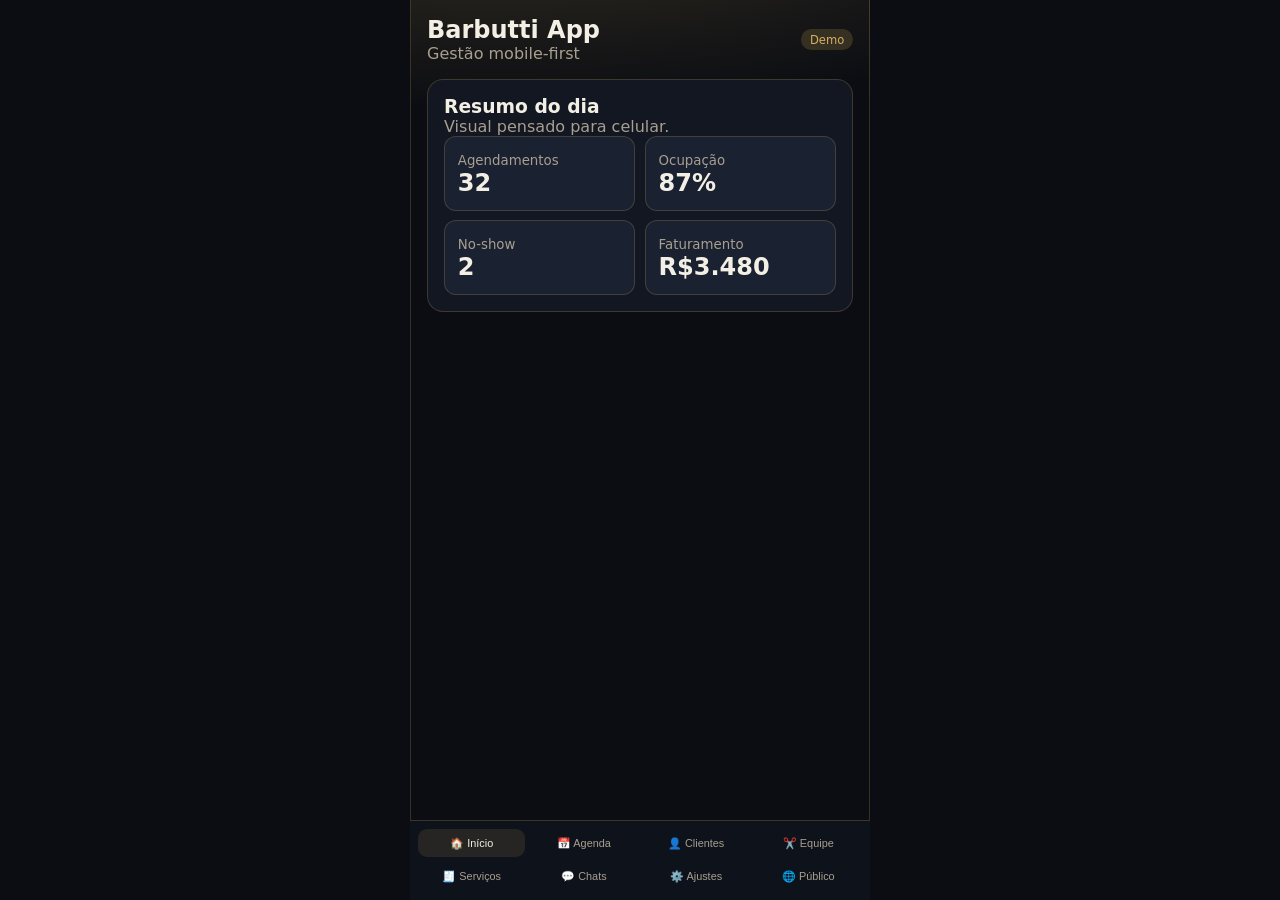
==== commit 1f50a6d3: "refactor: converte interface para mobile-first app em todo o projeto" ====
--- a/paginainicial.html
+++ b/paginainicial.html
@@ -3,73 +3,57 @@
 <head>
   <meta charset="UTF-8" />
   <meta name="viewport" content="width=device-width, initial-scale=1.0" />
-  <title>Barbutti Barbearia • Página Inicial Demo</title>
+  <title>Barbutti App Mobile • Demo</title>
   <style>
-    :root{--bg:#0d0f14;--surface:#151922;--surface-2:#1b2130;--text:#f8f4ea;--muted:#b7ad9b;--gold:#d4af62;--gold-2:#a58043;--ok:#67c08d;--warn:#e6ba72;--danger:#dd7f7f;--radius:14px;--border:1px solid rgba(212,175,98,.18);--shadow:0 16px 40px rgba(0,0,0,.35)}
-    *{box-sizing:border-box;margin:0;padding:0} body{font-family:Inter,Segoe UI,Roboto,sans-serif;background:radial-gradient(1200px 500px at 20% -10%,rgba(212,175,98,.25),transparent),var(--bg);color:var(--text)}
-    .app{display:grid;grid-template-columns:300px 1fr;min-height:100vh}.sidebar{padding:1.3rem;border-right:var(--border);background:linear-gradient(180deg,#10141d,#0d0f14);overflow:auto;z-index:20}
-    .brand{display:flex;gap:.9rem;align-items:center;margin-bottom:1.4rem}.logo{width:68px;height:68px;border-radius:16px;background:linear-gradient(140deg,var(--gold-2),var(--gold));box-shadow:0 12px 26px rgba(212,175,98,.35)}
-    .brand h1{font-size:1.18rem}.brand p{font-size:.84rem;color:var(--muted)}
-    .menu button{width:100%;text-align:left;border:none;background:transparent;color:var(--muted);padding:.75rem .9rem;border-radius:10px;cursor:pointer;margin:.2rem 0;transition:all .24s ease;position:relative}
-    .menu button.active,.menu button:hover{background:rgba(212,175,98,.14);color:var(--text);transform:translateX(4px)}
-    [data-tooltip]{position:relative}[data-tooltip]::after{content:attr(data-tooltip);position:absolute;left:102%;top:50%;transform:translateY(-50%) scale(.96);background:#0b0d12;color:var(--text);padding:.25rem .5rem;border-radius:6px;border:var(--border);font-size:.72rem;opacity:0;pointer-events:none;transition:.2s;white-space:nowrap}
-    [data-tooltip]:hover::after{opacity:1;transform:translateY(-50%) scale(1)}
-    .content{padding:1.2rem}.topbar{display:flex;justify-content:space-between;align-items:center;margin-bottom:1rem;gap:.7rem}.topbar-left{display:flex;align-items:center;gap:.6rem}.mobile-menu-btn{display:none}
-    .badge{border:var(--border);padding:.25rem .6rem;border-radius:999px;color:var(--gold);font-size:.75rem}
-    .hero{background:linear-gradient(120deg,rgba(212,175,98,.24),rgba(255,255,255,.04));border:var(--border);padding:1rem;border-radius:var(--radius);margin-bottom:1rem;display:flex;justify-content:space-between;gap:1rem;align-items:center}.hero img{width:180px;height:110px;object-fit:cover;border-radius:12px;border:var(--border)}
-    .grid{display:grid;gap:1rem}.grid.kpi{grid-template-columns:repeat(4,minmax(0,1fr));margin-bottom:1rem}.grid.two{grid-template-columns:repeat(2,minmax(0,1fr))}
-    .card{background:linear-gradient(165deg,rgba(255,255,255,.025),transparent),var(--surface);border:var(--border);border-radius:var(--radius);box-shadow:var(--shadow);padding:1rem;overflow:auto}
-    .k{padding:.9rem;border:var(--border);border-radius:12px;background:var(--surface-2)} .k b{font-size:1.45rem;display:block;margin-top:.3rem}
-    .view{display:none}.view.active{display:block}.table{width:100%;border-collapse:collapse;min-width:620px}.table th,.table td{padding:.6rem;text-align:left;border-bottom:1px solid rgba(212,175,98,.1);font-size:.9rem}
-    .tag{padding:.18rem .55rem;border-radius:999px;font-size:.72rem}.ok{background:rgba(103,192,141,.15);color:var(--ok)}.warn{background:rgba(230,186,114,.15);color:var(--warn)}.danger{background:rgba(221,127,127,.15);color:var(--danger)}
-    .form{display:grid;grid-template-columns:repeat(4,minmax(0,1fr));gap:.6rem;margin-bottom:.8rem}.input,select{width:100%;background:#11151d;border:var(--border);border-radius:10px;padding:.55rem .65rem;color:var(--text)}
-    .btn{padding:.5rem .8rem;border-radius:10px;border:var(--border);background:var(--surface-2);color:var(--text);cursor:pointer;transition:.2s}.btn:hover{transform:translateY(-1px)}.btn.primary{background:linear-gradient(120deg,var(--gold-2),var(--gold));border:none;color:#14161c;font-weight:700}
-    .list{display:flex;flex-direction:column;gap:.55rem}.item{padding:.7rem;border-radius:10px;background:rgba(255,255,255,.02);border:1px solid rgba(255,255,255,.05);display:flex;justify-content:space-between;gap:.8rem;cursor:pointer;transition:.2s}.item:hover{transform:translateX(4px);border-color:rgba(212,175,98,.35)}
-    .split{display:grid;grid-template-columns:340px 1fr;gap:1rem}
-    .overlay{position:fixed;inset:0;background:rgba(8,9,12,.86);backdrop-filter:blur(3px);display:none;z-index:30;padding:1rem}.overlay.open{display:block;animation:fadeIn .24s ease}
-    @keyframes fadeIn{from{opacity:0}to{opacity:1}} .exploded{max-width:980px;margin:auto;background:var(--surface);border:var(--border);border-radius:16px;padding:1rem;box-shadow:var(--shadow)}
-    .exploded .messages{min-height:260px;max-height:55vh;overflow:auto;margin:.8rem 0;display:flex;flex-direction:column;gap:.5rem}.msg{padding:.55rem .7rem;border-radius:10px;max-width:70%}.msg.bot{background:rgba(230,186,114,.15)}.msg.human{background:rgba(103,192,141,.15);margin-left:auto}
-    @media (max-width:1120px){.grid.kpi{grid-template-columns:repeat(2,1fr)}.grid.two,.split,.form{grid-template-columns:1fr}}
-    @media (max-width:860px){
-      .app{grid-template-columns:1fr}
-      .sidebar{position:fixed;top:0;left:0;bottom:0;width:min(82vw,300px);transform:translateX(-105%);transition:transform .24s ease}
-      body.menu-open .sidebar{transform:translateX(0)}
-      body.menu-open::before{content:'';position:fixed;inset:0;background:rgba(0,0,0,.5);z-index:10}
-      [data-tooltip]::after{display:none}
-      .content{padding:1rem}.hero{flex-direction:column;align-items:flex-start}.hero img{width:100%;height:160px}
-      .mobile-menu-btn{display:inline-flex;border:var(--border);background:var(--surface-2);color:var(--text);padding:.5rem .65rem;border-radius:10px;cursor:pointer}
-      .badge{display:none}
-    }
+    :root{--bg:#0b0d12;--surface:#121722;--surface-2:#1a2130;--text:#f4efe4;--muted:#a89f90;--gold:#d4af62;--gold2:#9c7a44;--ok:#57bf8a;--warn:#ebc07a;--danger:#df8080;--border:1px solid rgba(212,175,98,.22)}
+    *{box-sizing:border-box;margin:0;padding:0}body{font-family:Inter,system-ui;background:var(--bg);color:var(--text)}
+    .phone{max-width:460px;margin:0 auto;min-height:100vh;border-left:var(--border);border-right:var(--border);padding:1rem 1rem 6rem;background:radial-gradient(700px 200px at 20% -10%,rgba(212,175,98,.2),transparent),var(--bg)}
+    .top{display:flex;justify-content:space-between;align-items:center;margin-bottom:1rem}.badge{padding:.2rem .55rem;border-radius:999px;background:rgba(212,175,98,.18);color:var(--gold);font-size:.72rem}
+    .card{background:var(--surface);border:var(--border);border-radius:16px;padding:1rem;margin-bottom:.8rem}.muted{color:var(--muted)}
+    .kpi{display:grid;grid-template-columns:repeat(2,1fr);gap:.6rem}.k{background:var(--surface-2);border:var(--border);border-radius:12px;padding:.8rem}
+    .list{display:flex;flex-direction:column;gap:.5rem}.item{display:flex;justify-content:space-between;gap:.5rem;padding:.65rem;border-radius:12px;background:rgba(255,255,255,.02);border:1px solid rgba(255,255,255,.05)}
+    .tag{padding:.15rem .5rem;border-radius:999px;font-size:.72rem}.ok{background:rgba(87,191,138,.15);color:var(--ok)}.warn{background:rgba(235,192,122,.15);color:var(--warn)}
+    .table-wrap{overflow:auto}.table{width:100%;min-width:540px;border-collapse:collapse}.table th,.table td{padding:.56rem;border-bottom:1px solid rgba(212,175,98,.12);text-align:left}
+    .form{display:grid;gap:.55rem}.input{width:100%;background:#0f141e;border:var(--border);border-radius:10px;padding:.65rem .7rem;color:var(--text)}.btn{padding:.62rem .75rem;border-radius:10px;border:var(--border);background:var(--surface-2);color:var(--text)}.btnp{background:linear-gradient(120deg,var(--gold2),var(--gold));color:#111;border:none}
+    .view{display:none}.view.active{display:block}
+    .tabs{position:fixed;left:50%;transform:translateX(-50%);bottom:0;max-width:460px;width:100%;display:grid;grid-template-columns:repeat(4,1fr);gap:.3rem;padding:.5rem .5rem calc(.6rem + env(safe-area-inset-bottom));background:#0e121a;border-top:var(--border)}
+    .tabs button{background:transparent;border:none;color:var(--muted);padding:.48rem .2rem;border-radius:9px;font-size:.68rem}.tabs button.active{background:rgba(212,175,98,.12);color:var(--text)}
   </style>
 </head>
 <body>
-<div class="app">
-  <aside class="sidebar" id="mobileSidebar">
-    <div class="brand"><div class="logo"></div><div><h1>Barbutti Barbearia</h1><p>SaaS Premium • Demo navegável</p></div></div>
-    <nav class="menu" id="menu"></nav>
-  </aside>
-  <main class="content">
-    <header class="topbar"><div class="topbar-left"><button class="mobile-menu-btn" id="menuToggle">☰</button><div><h2 id="title">Dashboard</h2><p style="color:var(--muted)">Frontend desacoplado pronto para n8n/webhooks</p></div></div><span class="badge">Mock completo</span></header>
-    <section class="hero"><div><h3 style="margin-bottom:.35rem">Experiência sofisticada e comercial</h3><p style="color:var(--muted)">Com CRUD mockado e módulo de conversas maximizável.</p></div><img src="https://res.cloudinary.com/dk6okgt0a/image/upload/v1776542449/WhatsApp_Image_2026-04-17_at_21.09.05_sgbuvm.jpg" alt="Referência visual"/></section>
-    <section id="dashboard" class="view active"></section><section id="agenda" class="view"></section><section id="clientes" class="view"></section><section id="barbeiros" class="view"></section><section id="servicos" class="view"></section><section id="conversas" class="view"></section><section id="configuracoes" class="view"></section><section id="agendamento-publico" class="view"></section>
-  </main>
-</div>
-<div class="overlay" id="chatOverlay"><div class="exploded"><div style="display:flex;justify-content:space-between;gap:.6rem;align-items:center"><h3 id="chatTitle">Conversa</h3><div><button class="btn" id="prevChat">◀</button> <button class="btn" id="nextChat">▶</button> <button class="btn" id="closeChat">Fechar</button></div></div><div class="messages" id="chatMessages"></div><div style="display:flex;gap:.6rem"><input id="chatInput" class="input" placeholder="Digite uma mensagem mock..."/><button class="btn primary" id="sendChat">Enviar</button></div></div></div>
+  <div class="phone">
+    <header class="top"><div><h2>Barbutti App</h2><p class="muted">Gestão mobile-first</p></div><span class="badge">Demo</span></header>
+    <section id="dashboard" class="view active"></section>
+    <section id="agenda" class="view"></section>
+    <section id="clientes" class="view"></section>
+    <section id="barbeiros" class="view"></section>
+    <section id="servicos" class="view"></section>
+    <section id="conversas" class="view"></section>
+    <section id="config" class="view"></section>
+    <section id="publico" class="view"></section>
+  </div>
+  <nav class="tabs" id="tabs"></nav>
 <script>
-const state={views:[['dashboard','Dashboard','KPIs e desempenho'],['agenda','Agenda','Visualização diária/semanal/mensal'],['clientes','Clientes','CRUD de clientes'],['barbeiros','Barbeiros','CRUD da equipe'],['servicos','Serviços','CRUD de serviços'],['conversas','Conversas','Clique para expandir'],['configuracoes','Configurações','Personalização da marca'],['agendamento-publico','Agendamento Público','Fluxo externo simulado']],kpis:[['Agendamentos hoje','32','+11%'],['Taxa ocupação','87%','Meta 85%'],['Cancelamentos','3','-14%'],['No-show','2','-33%']],agenda:[{hora:'09:00',barbeiro:'André Costa',cliente:'Lucas Mendes',status:'confirmado'},{hora:'09:45',barbeiro:'Caio Lima',cliente:'Rafael Souza',status:'aguardando'}],clientes:[{nome:'Lucas Mendes',whats:'(62) 99911-2211',ultimo:'17/04/2026',barbeiro:'André Costa'},{nome:'Rafael Souza',whats:'(62) 99870-8899',ultimo:'15/04/2026',barbeiro:'Caio Lima'}],barbeiros:[{nome:'André Costa',esp:'Corte premium, barba clássica',status:'ativo',cor:'#D4AF62'},{nome:'Caio Lima',esp:'Degradê, visagismo',status:'ativo',cor:'#6DC4D8'}],servicos:[{nome:'Corte Premium',dur:'45 min',preco:'R$ 85',cat:'Cabelo'},{nome:'Barba Terapia',dur:'30 min',preco:'R$ 65',cat:'Barba'}],conversas:[{cliente:'Lucas Mendes',tipo:'humano',ultima:'Pode remarcar para 19h?',horario:'19/04 18:05',mensagens:[['bot','Olá, posso ajudar com seu agendamento?'],['human','Pode remarcar para 19h?']]},{cliente:'Rafael Souza',tipo:'bot',ultima:'Seu horário está confirmado ✅',horario:'19/04 17:42',mensagens:[['bot','Seu horário está confirmado ✅'],['human','Perfeito, obrigado!']]}],chatIndex:0};
-const menu=document.getElementById('menu'),title=document.getElementById('title');
-state.views.forEach(([id,label,tip],idx)=>{const b=document.createElement('button');b.textContent=label;b.dataset.view=id;b.dataset.tooltip=tip;if(!idx)b.classList.add('active');b.onclick=()=>activate(id,label,b);menu.appendChild(b);});
-function activate(id,label,button){document.querySelectorAll('.view').forEach(v=>v.classList.toggle('active',v.id===id));document.querySelectorAll('.menu button').forEach(b=>b.classList.remove('active'));button.classList.add('active');title.textContent=label;document.body.classList.remove('menu-open');render();}
-const tag=s=>`<span class="tag ${s.includes('confirm')||s.includes('conclu')||s==='ativo'?'ok':s.includes('aguard')?'warn':'danger'}">${s}</span>`;const btn=(txt,fn,cls='btn')=>`<button class="${cls}" onclick="${fn}">${txt}</button>`;
-function crudSection(title,fields,dataKey,headers){const form=`<div class="form">${fields.map(f=>`<input class="input" id="${dataKey}_${f.key}" placeholder="${f.label}"/>`).join('')}<button class="btn primary" onclick="addItem('${dataKey}')">Adicionar</button></div>`;const rows=state[dataKey].map((r,i)=>`<tr>${fields.map(f=>`<td>${r[f.key]}</td>`).join('')}<td>${btn('Editar',`editItem('${dataKey}',${i})`)} ${btn('Excluir',`deleteItem('${dataKey}',${i})`)}</td></tr>`).join('');return `<article class="card"><h3 style="margin-bottom:.7rem">${title}</h3>${form}<table class="table"><tr>${headers.map(h=>`<th>${h}</th>`).join('')}<th>Ações</th></tr>${rows}</table></article>`;}
-window.addItem=function(key){const map={clientes:['nome','whats','ultimo','barbeiro'],barbeiros:['nome','esp','status','cor'],servicos:['nome','dur','preco','cat'],agenda:['hora','barbeiro','cliente','status']};const obj={}; map[key].forEach(k=>obj[k]=document.getElementById(`${key}_${k}`)?.value||'');if(Object.values(obj).some(v=>!v.trim())) return alert('Preencha todos os campos.');state[key].push(obj);render();};
-window.editItem=function(key,index){const item=state[key][index]; Object.keys(item).forEach(k=>{const v=prompt(`Editar ${k}:`,item[k]); if(v!==null)item[k]=v;}); render();};window.deleteItem=function(key,index){if(confirm('Excluir registro?')){state[key].splice(index,1); render();}};
-function render(){document.getElementById('dashboard').innerHTML=`<div class="grid kpi">${state.kpis.map(k=>`<article class="k"><small style="color:var(--muted)">${k[0]}</small><b>${k[1]}</b><small style="color:var(--gold)">${k[2]}</small></article>`).join('')}</div><div class="grid two"><article class="card"><h3 style="margin-bottom:.7rem">Próximos atendimentos</h3>${state.agenda.map(a=>`<div class="item" style="cursor:default"><span>${a.hora} • ${a.cliente} • ${a.barbeiro}</span>${tag(a.status)}</div>`).join('')}</article><article class="card"><h3 style="margin-bottom:.7rem">Desempenho por barbeiro</h3><div class="item" style="cursor:default"><span>André Costa</span><b>R$ 1.240</b></div><div class="item" style="cursor:default"><span>Caio Lima</span><b>R$ 980</b></div></article></div>`;document.getElementById('agenda').innerHTML=crudSection('Agenda (CRUD)',[{key:'hora',label:'Hora'},{key:'barbeiro',label:'Barbeiro'},{key:'cliente',label:'Cliente'},{key:'status',label:'Status'}],'agenda',['Hora','Barbeiro','Cliente','Status']);document.getElementById('clientes').innerHTML=crudSection('Clientes (CRUD)',[{key:'nome',label:'Nome'},{key:'whats',label:'WhatsApp'},{key:'ultimo',label:'Último atendimento'},{key:'barbeiro',label:'Último barbeiro'}],'clientes',['Nome','WhatsApp','Último','Barbeiro']);document.getElementById('barbeiros').innerHTML=crudSection('Barbeiros (CRUD)',[{key:'nome',label:'Nome'},{key:'esp',label:'Especialidades'},{key:'status',label:'Status'},{key:'cor',label:'Cor'}],'barbeiros',['Nome','Especialidades','Status','Cor']);document.getElementById('servicos').innerHTML=crudSection('Serviços (CRUD)',[{key:'nome',label:'Serviço'},{key:'dur',label:'Duração'},{key:'preco',label:'Preço'},{key:'cat',label:'Categoria'}],'servicos',['Serviço','Duração','Preço','Categoria']);document.getElementById('conversas').innerHTML=`<article class="card"><h3 style="margin-bottom:.7rem">Conversas (clique para expandir)</h3><div class="split"><div class="list">${state.conversas.map((c,i)=>`<div class="item" onclick="openChat(${i})"><div><b>${c.cliente}</b><p style="color:var(--muted)">${c.ultima}</p></div><div style="text-align:right">${tag(c.tipo)}<p style="color:var(--muted)">${c.horario}</p></div></div>`).join('')}</div><div class="card"><p style="color:var(--muted)">Selecione uma conversa para abrir em tela maximizada (“explodir”) e navegar entre anterior/próxima.</p></div></div></article>`;document.getElementById('configuracoes').innerHTML=`<article class="card"><h3 style="margin-bottom:.7rem">Configurações da marca</h3><div class="form"><input class="input" value="Barbutti Barbearia"/><input class="input" value="RGB Primária: 212,175,98"/><input class="input" value="RGB Secundária: 140,109,63"/><input class="input" value="Logo/Favicon URL"/><button class="btn primary">Salvar tema</button></div></article>`;document.getElementById('agendamento-publico').innerHTML=`<article class="card"><h3 style="margin-bottom:.7rem">Agendamento público (simulado)</h3><div class="form"><input class="input" value="André Costa"/><input class="input" value="Corte Premium"/><input class="input" type="date" value="2026-04-22"/><input class="input" value="18:30"/><button class="btn">Cancelar</button><button class="btn primary">Confirmar agendamento</button></div></article>`;}
-const overlay=document.getElementById('chatOverlay');window.openChat=function(i){state.chatIndex=i;renderChat();overlay.classList.add('open');};function renderChat(){const c=state.conversas[state.chatIndex];document.getElementById('chatTitle').textContent=`${c.cliente} • ${state.chatIndex+1}/${state.conversas.length}`;document.getElementById('chatMessages').innerHTML=c.mensagens.map(m=>`<div class="msg ${m[0]}">${m[1]}</div>`).join('');}
-function stepChat(delta){state.chatIndex=(state.chatIndex+delta+state.conversas.length)%state.conversas.length;renderChat();}
-document.getElementById('closeChat').onclick=()=>overlay.classList.remove('open');document.getElementById('prevChat').onclick=()=>stepChat(-1);document.getElementById('nextChat').onclick=()=>stepChat(1);document.getElementById('sendChat').onclick=()=>{const input=document.getElementById('chatInput');if(!input.value.trim())return;state.conversas[state.chatIndex].mensagens.push(['human',input.value.trim()]);state.conversas[state.chatIndex].ultima=input.value.trim();input.value='';renderChat();render();};
-document.getElementById('menuToggle').onclick=()=>document.body.classList.toggle('menu-open');document.addEventListener('click',(e)=>{if(window.innerWidth>860)return;const sidebar=document.getElementById('mobileSidebar');if(!document.body.classList.contains('menu-open'))return;if(sidebar.contains(e.target)||e.target.closest('#menuToggle'))return;document.body.classList.remove('menu-open');});
-render();
+const state={
+ tabs:[['dashboard','🏠 Início'],['agenda','📅 Agenda'],['clientes','👤 Clientes'],['barbeiros','✂️ Equipe'],['servicos','🧾 Serviços'],['conversas','💬 Chats'],['config','⚙️ Ajustes'],['publico','🌐 Público']],
+ agenda:[['09:00','André','Lucas','confirmado'],['09:45','Caio','Rafael','aguardando']],
+ clientes:[['Lucas Mendes','(62) 99911-2211'],['Rafael Souza','(62) 99870-8899']],
+ barbeiros:[['André Costa','Corte premium'],['Caio Lima','Degradê e visagismo']],
+ servicos:[['Corte Premium','R$ 85'],['Barba Terapia','R$ 65']],
+ conversas:[['Lucas','Pode remarcar para 19h?'],['Rafael','Confirmado ✅']]
+};
+const tabsEl=document.getElementById('tabs');
+state.tabs.forEach(([id,label],i)=>{const b=document.createElement('button');b.textContent=label;if(i===0)b.classList.add('active');b.onclick=()=>openTab(id,b);tabsEl.appendChild(b);});
+function openTab(id,btn){document.querySelectorAll('.view').forEach(v=>v.classList.toggle('active',v.id===id));document.querySelectorAll('.tabs button').forEach(b=>b.classList.remove('active'));btn.classList.add('active');}
+const tag=s=>`<span class="tag ${s==='confirmado'?'ok':'warn'}">${s}</span>`;
+document.getElementById('dashboard').innerHTML=`<div class='card'><h3>Resumo do dia</h3><p class='muted'>Visual pensado para celular.</p><div class='kpi'><div class='k'><small class='muted'>Agendamentos</small><h2>32</h2></div><div class='k'><small class='muted'>Ocupação</small><h2>87%</h2></div><div class='k'><small class='muted'>No-show</small><h2>2</h2></div><div class='k'><small class='muted'>Faturamento</small><h2>R$3.480</h2></div></div></div>`;
+document.getElementById('agenda').innerHTML=`<div class='card'><h3>Agenda</h3><div class='table-wrap'><table class='table'><tr><th>Hora</th><th>Barbeiro</th><th>Cliente</th><th>Status</th></tr>${state.agenda.map(a=>`<tr><td>${a[0]}</td><td>${a[1]}</td><td>${a[2]}</td><td>${tag(a[3])}</td></tr>`).join('')}</table></div></div>`;
+document.getElementById('clientes').innerHTML=`<div class='card'><h3>Clientes</h3><div class='list'>${state.clientes.map(c=>`<div class='item'><span>${c[0]}</span><small>${c[1]}</small></div>`).join('')}</div></div>`;
+document.getElementById('barbeiros').innerHTML=`<div class='card'><h3>Equipe</h3><div class='list'>${state.barbeiros.map(c=>`<div class='item'><span>${c[0]}</span><small>${c[1]}</small></div>`).join('')}</div></div>`;
+document.getElementById('servicos').innerHTML=`<div class='card'><h3>Serviços</h3><div class='list'>${state.servicos.map(c=>`<div class='item'><span>${c[0]}</span><small>${c[1]}</small></div>`).join('')}</div></div>`;
+document.getElementById('conversas').innerHTML=`<div class='card'><h3>Conversas</h3><div class='list'>${state.conversas.map(c=>`<div class='item'><span>${c[0]}</span><small>${c[1]}</small></div>`).join('')}</div></div>`;
+document.getElementById('config').innerHTML=`<div class='card'><h3>Ajustes</h3><div class='form'><input class='input' value='Barbutti Barbearia'><input class='input' value='RGB: 212,175,98'><button class='btn btnp'>Salvar tema</button></div></div>`;
+document.getElementById('publico').innerHTML=`<div class='card'><h3>Agendamento Público</h3><div class='form'><input class='input' value='André Costa'><input class='input' value='Corte Premium'><input class='input' type='date' value='2026-04-29'><button class='btn btnp'>Confirmar</button></div></div>`;
 </script>
 </body>
 </html>
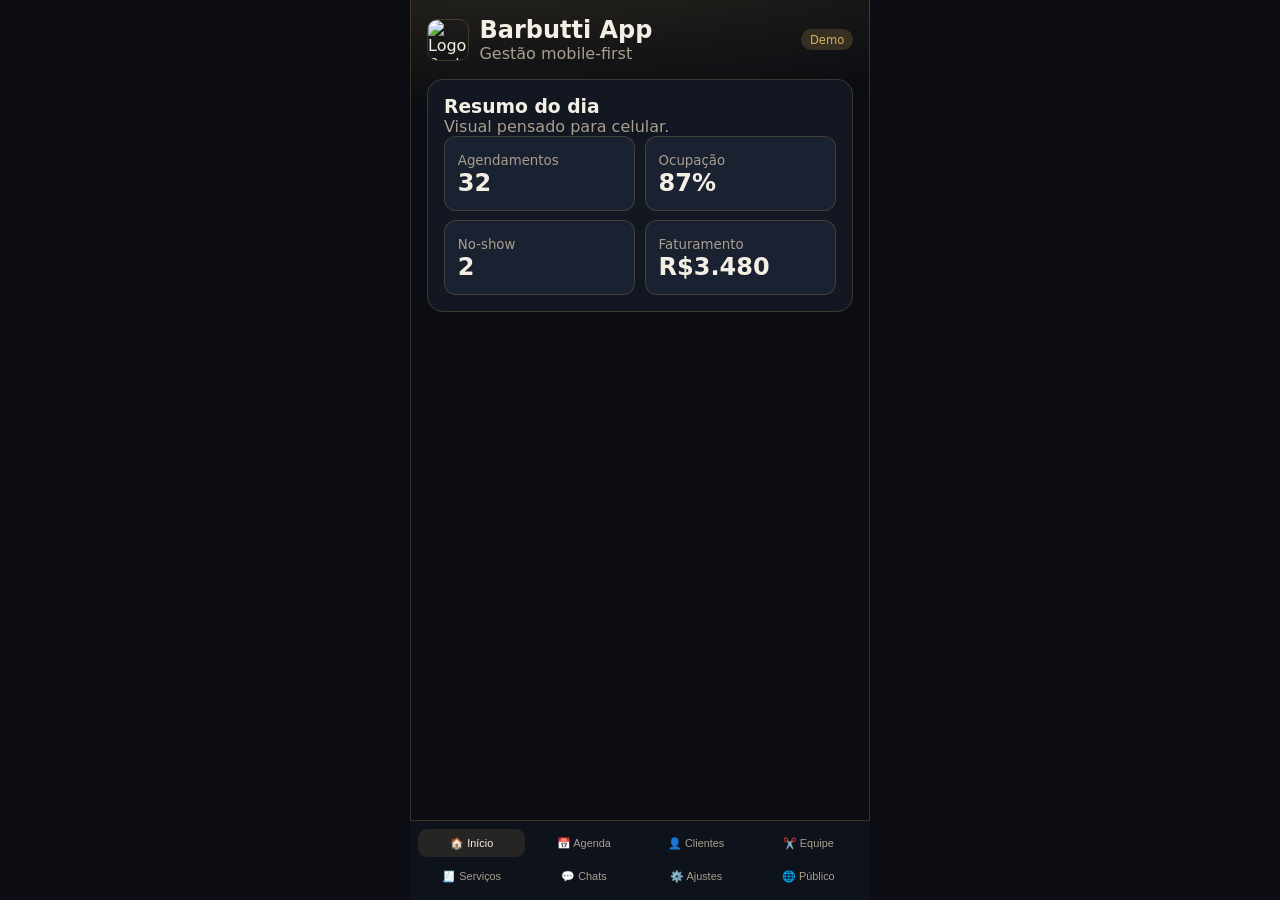
==== commit 2eddd9fd: "refactor: reforça mobile responsiveness e aplica logo oficial em toda a estrutura" ====
--- a/paginainicial.html
+++ b/paginainicial.html
@@ -16,13 +16,13 @@
     .table-wrap{overflow:auto}.table{width:100%;min-width:540px;border-collapse:collapse}.table th,.table td{padding:.56rem;border-bottom:1px solid rgba(212,175,98,.12);text-align:left}
     .form{display:grid;gap:.55rem}.input{width:100%;background:#0f141e;border:var(--border);border-radius:10px;padding:.65rem .7rem;color:var(--text)}.btn{padding:.62rem .75rem;border-radius:10px;border:var(--border);background:var(--surface-2);color:var(--text)}.btnp{background:linear-gradient(120deg,var(--gold2),var(--gold));color:#111;border:none}
     .view{display:none}.view.active{display:block}
-    .tabs{position:fixed;left:50%;transform:translateX(-50%);bottom:0;max-width:460px;width:100%;display:grid;grid-template-columns:repeat(4,1fr);gap:.3rem;padding:.5rem .5rem calc(.6rem + env(safe-area-inset-bottom));background:#0e121a;border-top:var(--border)}
+    .tabs{position:fixed;left:50%;transform:translateX(-50%);bottom:0;max-width:460px;width:100%;display:grid;grid-template-columns:repeat(4,minmax(70px,1fr));gap:.3rem;padding:.5rem .5rem calc(.6rem + env(safe-area-inset-bottom));background:#0e121a;border-top:var(--border)}
     .tabs button{background:transparent;border:none;color:var(--muted);padding:.48rem .2rem;border-radius:9px;font-size:.68rem}.tabs button.active{background:rgba(212,175,98,.12);color:var(--text)}
   </style>
 </head>
 <body>
   <div class="phone">
-    <header class="top"><div><h2>Barbutti App</h2><p class="muted">Gestão mobile-first</p></div><span class="badge">Demo</span></header>
+    <header class="top"><div style="display:flex;align-items:center;gap:.65rem"><img src="https://res.cloudinary.com/dk6okgt0a/image/upload/v1776542449/WhatsApp_Image_2026-04-17_at_21.09.05_sgbuvm.jpg" alt="Logo Barbutti" style="width:42px;height:42px;border-radius:10px;object-fit:cover;border:var(--border)"><div><h2>Barbutti App</h2><p class="muted">Gestão mobile-first</p></div></div><span class="badge">Demo</span></header>
     <section id="dashboard" class="view active"></section>
     <section id="agenda" class="view"></section>
     <section id="clientes" class="view"></section>
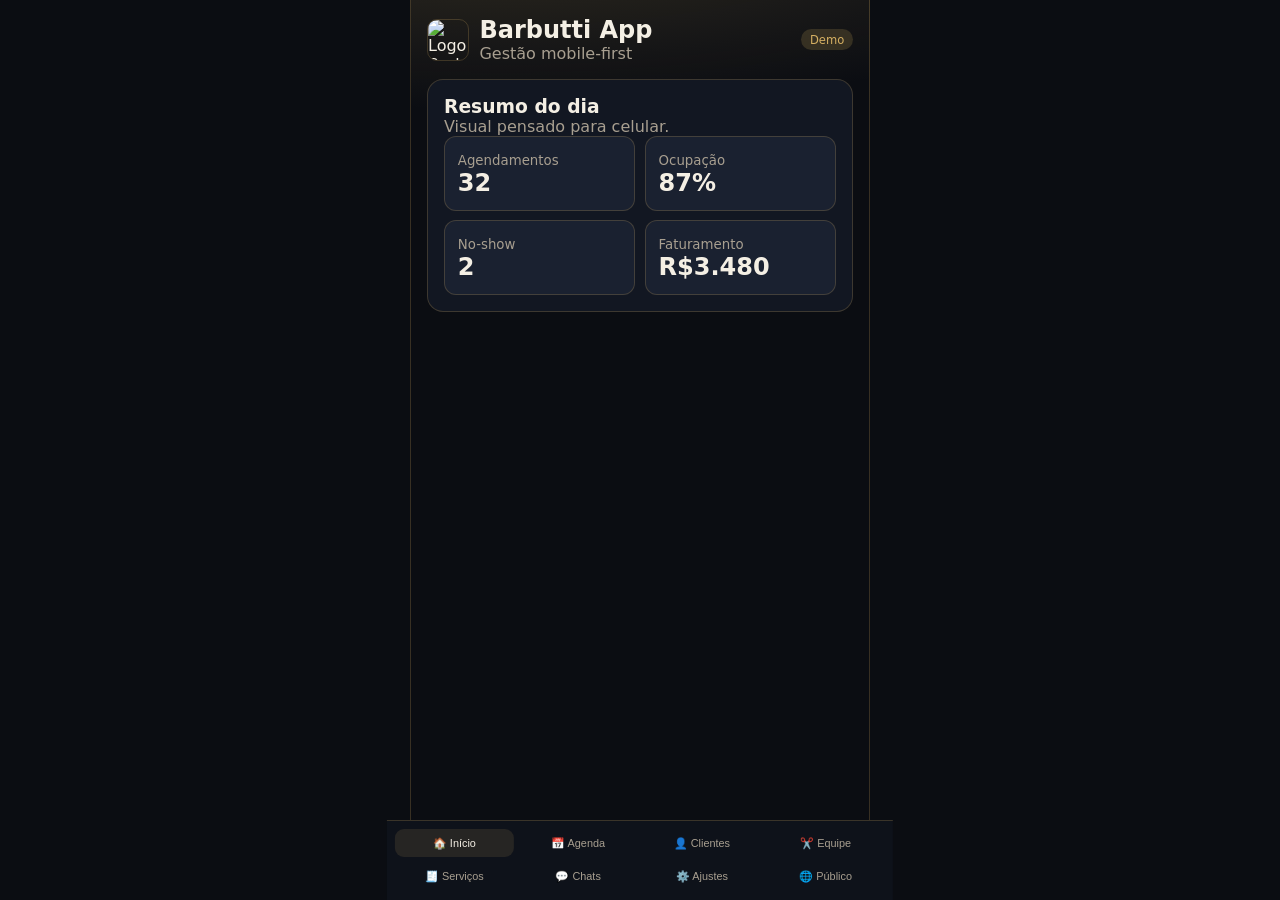
==== commit a6e781f7: "fix: aplica layout 9:16 responsivo para experiência mobile consistente" ====
--- a/paginainicial.html
+++ b/paginainicial.html
@@ -7,7 +7,7 @@
   <style>
     :root{--bg:#0b0d12;--surface:#121722;--surface-2:#1a2130;--text:#f4efe4;--muted:#a89f90;--gold:#d4af62;--gold2:#9c7a44;--ok:#57bf8a;--warn:#ebc07a;--danger:#df8080;--border:1px solid rgba(212,175,98,.22)}
     *{box-sizing:border-box;margin:0;padding:0}body{font-family:Inter,system-ui;background:var(--bg);color:var(--text)}
-    .phone{max-width:460px;margin:0 auto;min-height:100vh;border-left:var(--border);border-right:var(--border);padding:1rem 1rem 6rem;background:radial-gradient(700px 200px at 20% -10%,rgba(212,175,98,.2),transparent),var(--bg)}
+    .phone{width:100%;min-height:100dvh;padding:1rem 1rem 6rem;background:radial-gradient(700px 200px at 20% -10%,rgba(212,175,98,.2),transparent),var(--bg)}
     .top{display:flex;justify-content:space-between;align-items:center;margin-bottom:1rem}.badge{padding:.2rem .55rem;border-radius:999px;background:rgba(212,175,98,.18);color:var(--gold);font-size:.72rem}
     .card{background:var(--surface);border:var(--border);border-radius:16px;padding:1rem;margin-bottom:.8rem}.muted{color:var(--muted)}
     .kpi{display:grid;grid-template-columns:repeat(2,1fr);gap:.6rem}.k{background:var(--surface-2);border:var(--border);border-radius:12px;padding:.8rem}
@@ -16,8 +16,10 @@
     .table-wrap{overflow:auto}.table{width:100%;min-width:540px;border-collapse:collapse}.table th,.table td{padding:.56rem;border-bottom:1px solid rgba(212,175,98,.12);text-align:left}
     .form{display:grid;gap:.55rem}.input{width:100%;background:#0f141e;border:var(--border);border-radius:10px;padding:.65rem .7rem;color:var(--text)}.btn{padding:.62rem .75rem;border-radius:10px;border:var(--border);background:var(--surface-2);color:var(--text)}.btnp{background:linear-gradient(120deg,var(--gold2),var(--gold));color:#111;border:none}
     .view{display:none}.view.active{display:block}
-    .tabs{position:fixed;left:50%;transform:translateX(-50%);bottom:0;max-width:460px;width:100%;display:grid;grid-template-columns:repeat(4,minmax(70px,1fr));gap:.3rem;padding:.5rem .5rem calc(.6rem + env(safe-area-inset-bottom));background:#0e121a;border-top:var(--border)}
+    .tabs{position:fixed;left:0;bottom:0;width:100%;display:grid;grid-template-columns:repeat(4,minmax(70px,1fr));gap:.3rem;padding:.5rem .5rem calc(.6rem + env(safe-area-inset-bottom));background:#0e121a;border-top:var(--border)}
     .tabs button{background:transparent;border:none;color:var(--muted);padding:.48rem .2rem;border-radius:9px;font-size:.68rem}.tabs button.active{background:rgba(212,175,98,.12);color:var(--text)}
+  @media (min-width:700px){.phone{width:min(100vw,calc(100dvh * 9 / 16));margin:0 auto;border-left:var(--border);border-right:var(--border)}.tabs{width:min(100vw,calc(100dvh * 9 / 16));left:50%;transform:translateX(-50%);}}
+@media (min-width:1100px){.phone{max-width:460px;width:100%;}}
   </style>
 </head>
 <body>
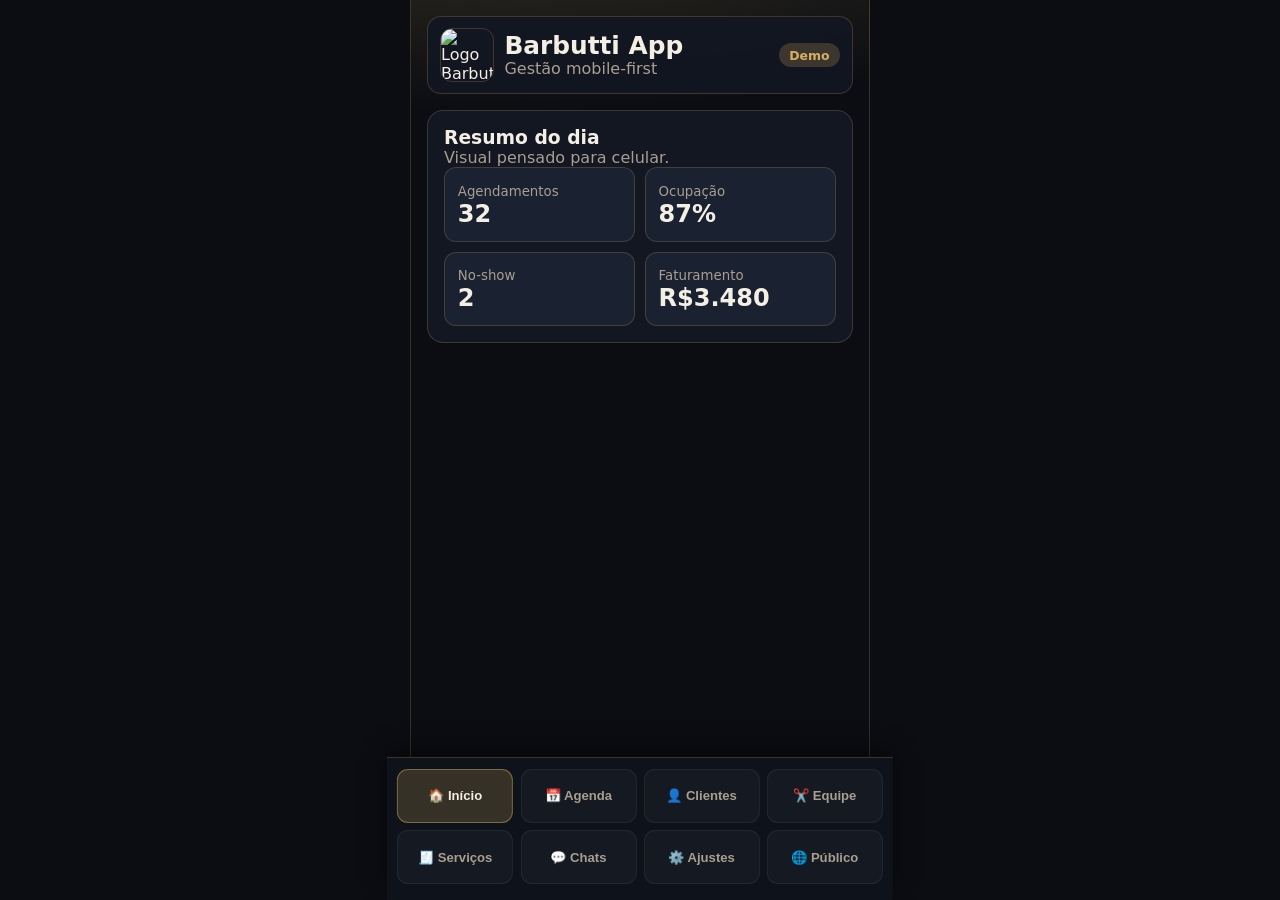
==== commit 273fcf22: "style: aumenta destaque visual do topo e botões inferiores no mobile" ====
--- a/paginainicial.html
+++ b/paginainicial.html
@@ -8,7 +8,7 @@
     :root{--bg:#0b0d12;--surface:#121722;--surface-2:#1a2130;--text:#f4efe4;--muted:#a89f90;--gold:#d4af62;--gold2:#9c7a44;--ok:#57bf8a;--warn:#ebc07a;--danger:#df8080;--border:1px solid rgba(212,175,98,.22)}
     *{box-sizing:border-box;margin:0;padding:0}body{font-family:Inter,system-ui;background:var(--bg);color:var(--text)}
     .phone{width:100%;min-height:100dvh;padding:1rem 1rem 6rem;background:radial-gradient(700px 200px at 20% -10%,rgba(212,175,98,.2),transparent),var(--bg)}
-    .top{display:flex;justify-content:space-between;align-items:center;margin-bottom:1rem}.badge{padding:.2rem .55rem;border-radius:999px;background:rgba(212,175,98,.18);color:var(--gold);font-size:.72rem}
+    .top{display:flex;justify-content:space-between;align-items:center;margin-bottom:1rem;padding:.7rem .75rem;background:rgba(18,23,34,.9);border:var(--border);border-radius:14px}.badge{padding:.27rem .65rem;border-radius:999px;background:rgba(212,175,98,.22);color:var(--gold);font-size:.78rem;font-weight:700}
     .card{background:var(--surface);border:var(--border);border-radius:16px;padding:1rem;margin-bottom:.8rem}.muted{color:var(--muted)}
     .kpi{display:grid;grid-template-columns:repeat(2,1fr);gap:.6rem}.k{background:var(--surface-2);border:var(--border);border-radius:12px;padding:.8rem}
     .list{display:flex;flex-direction:column;gap:.5rem}.item{display:flex;justify-content:space-between;gap:.5rem;padding:.65rem;border-radius:12px;background:rgba(255,255,255,.02);border:1px solid rgba(255,255,255,.05)}
@@ -16,15 +16,15 @@
     .table-wrap{overflow:auto}.table{width:100%;min-width:540px;border-collapse:collapse}.table th,.table td{padding:.56rem;border-bottom:1px solid rgba(212,175,98,.12);text-align:left}
     .form{display:grid;gap:.55rem}.input{width:100%;background:#0f141e;border:var(--border);border-radius:10px;padding:.65rem .7rem;color:var(--text)}.btn{padding:.62rem .75rem;border-radius:10px;border:var(--border);background:var(--surface-2);color:var(--text)}.btnp{background:linear-gradient(120deg,var(--gold2),var(--gold));color:#111;border:none}
     .view{display:none}.view.active{display:block}
-    .tabs{position:fixed;left:0;bottom:0;width:100%;display:grid;grid-template-columns:repeat(4,minmax(70px,1fr));gap:.3rem;padding:.5rem .5rem calc(.6rem + env(safe-area-inset-bottom));background:#0e121a;border-top:var(--border)}
-    .tabs button{background:transparent;border:none;color:var(--muted);padding:.48rem .2rem;border-radius:9px;font-size:.68rem}.tabs button.active{background:rgba(212,175,98,.12);color:var(--text)}
+    .tabs{position:fixed;left:0;bottom:0;width:100%;display:grid;grid-template-columns:repeat(4,minmax(70px,1fr));gap:.45rem;padding:.68rem .65rem calc(1rem + env(safe-area-inset-bottom));background:#0e121a;border-top:var(--border);box-shadow:0 -8px 24px rgba(0,0,0,.45)}
+    .tabs button{background:rgba(255,255,255,.03);border:1px solid rgba(255,255,255,.06);color:var(--muted);padding:.6rem .3rem;border-radius:11px;font-size:.82rem;font-weight:600;min-height:54px}.tabs button.active{background:rgba(212,175,98,.2);color:var(--text);border-color:rgba(212,175,98,.45)}
   @media (min-width:700px){.phone{width:min(100vw,calc(100dvh * 9 / 16));margin:0 auto;border-left:var(--border);border-right:var(--border)}.tabs{width:min(100vw,calc(100dvh * 9 / 16));left:50%;transform:translateX(-50%);}}
 @media (min-width:1100px){.phone{max-width:460px;width:100%;}}
   </style>
 </head>
 <body>
   <div class="phone">
-    <header class="top"><div style="display:flex;align-items:center;gap:.65rem"><img src="https://res.cloudinary.com/dk6okgt0a/image/upload/v1776542449/WhatsApp_Image_2026-04-17_at_21.09.05_sgbuvm.jpg" alt="Logo Barbutti" style="width:42px;height:42px;border-radius:10px;object-fit:cover;border:var(--border)"><div><h2>Barbutti App</h2><p class="muted">Gestão mobile-first</p></div></div><span class="badge">Demo</span></header>
+    <header class="top"><div style="display:flex;align-items:center;gap:.65rem"><img src="https://res.cloudinary.com/dk6okgt0a/image/upload/v1776542449/WhatsApp_Image_2026-04-17_at_21.09.05_sgbuvm.jpg" alt="Logo Barbutti" style="width:54px;height:54px;border-radius:12px;object-fit:cover;border:var(--border)"><div><h2 style="font-size:1.55rem;line-height:1.05">Barbutti App</h2><p class="muted" style="font-size:1rem">Gestão mobile-first</p></div></div><span class="badge">Demo</span></header>
     <section id="dashboard" class="view active"></section>
     <section id="agenda" class="view"></section>
     <section id="clientes" class="view"></section>
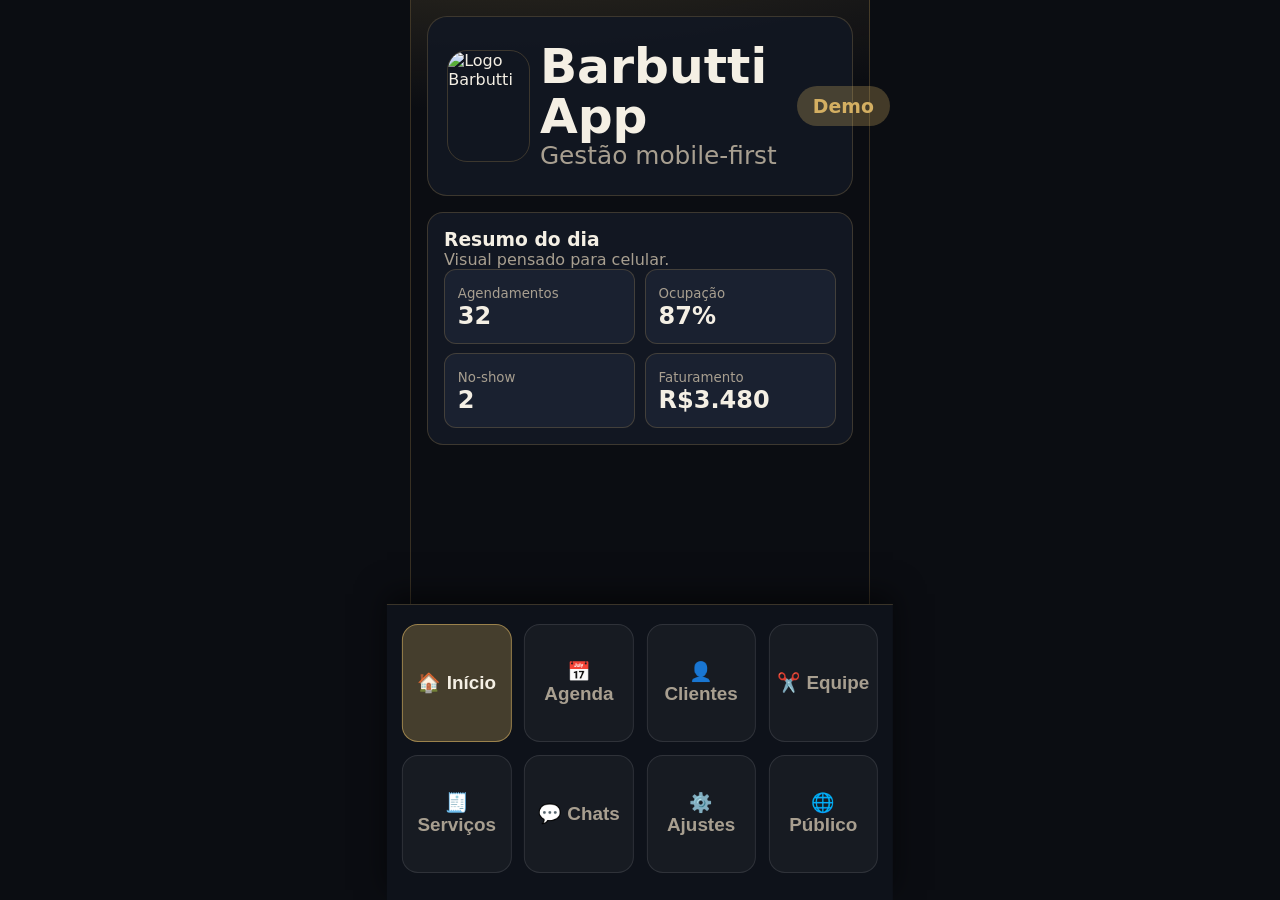
==== commit dc1c7511: "style: amplia 3-4x destaque do header e botões inferiores no mobile" ====
--- a/paginainicial.html
+++ b/paginainicial.html
@@ -8,7 +8,7 @@
     :root{--bg:#0b0d12;--surface:#121722;--surface-2:#1a2130;--text:#f4efe4;--muted:#a89f90;--gold:#d4af62;--gold2:#9c7a44;--ok:#57bf8a;--warn:#ebc07a;--danger:#df8080;--border:1px solid rgba(212,175,98,.22)}
     *{box-sizing:border-box;margin:0;padding:0}body{font-family:Inter,system-ui;background:var(--bg);color:var(--text)}
     .phone{width:100%;min-height:100dvh;padding:1rem 1rem 6rem;background:radial-gradient(700px 200px at 20% -10%,rgba(212,175,98,.2),transparent),var(--bg)}
-    .top{display:flex;justify-content:space-between;align-items:center;margin-bottom:1rem;padding:.7rem .75rem;background:rgba(18,23,34,.9);border:var(--border);border-radius:14px}.badge{padding:.27rem .65rem;border-radius:999px;background:rgba(212,175,98,.22);color:var(--gold);font-size:.78rem;font-weight:700}
+    .top{display:flex;justify-content:space-between;align-items:center;margin-bottom:1rem;padding:1.55rem 1.2rem;background:rgba(18,23,34,.96);border:var(--border);border-radius:20px}.badge{padding:.55rem 1rem;border-radius:999px;background:rgba(212,175,98,.28);color:var(--gold);font-size:1.18rem;font-weight:800}
     .card{background:var(--surface);border:var(--border);border-radius:16px;padding:1rem;margin-bottom:.8rem}.muted{color:var(--muted)}
     .kpi{display:grid;grid-template-columns:repeat(2,1fr);gap:.6rem}.k{background:var(--surface-2);border:var(--border);border-radius:12px;padding:.8rem}
     .list{display:flex;flex-direction:column;gap:.5rem}.item{display:flex;justify-content:space-between;gap:.5rem;padding:.65rem;border-radius:12px;background:rgba(255,255,255,.02);border:1px solid rgba(255,255,255,.05)}
@@ -16,15 +16,15 @@
     .table-wrap{overflow:auto}.table{width:100%;min-width:540px;border-collapse:collapse}.table th,.table td{padding:.56rem;border-bottom:1px solid rgba(212,175,98,.12);text-align:left}
     .form{display:grid;gap:.55rem}.input{width:100%;background:#0f141e;border:var(--border);border-radius:10px;padding:.65rem .7rem;color:var(--text)}.btn{padding:.62rem .75rem;border-radius:10px;border:var(--border);background:var(--surface-2);color:var(--text)}.btnp{background:linear-gradient(120deg,var(--gold2),var(--gold));color:#111;border:none}
     .view{display:none}.view.active{display:block}
-    .tabs{position:fixed;left:0;bottom:0;width:100%;display:grid;grid-template-columns:repeat(4,minmax(70px,1fr));gap:.45rem;padding:.68rem .65rem calc(1rem + env(safe-area-inset-bottom));background:#0e121a;border-top:var(--border);box-shadow:0 -8px 24px rgba(0,0,0,.45)}
-    .tabs button{background:rgba(255,255,255,.03);border:1px solid rgba(255,255,255,.06);color:var(--muted);padding:.6rem .3rem;border-radius:11px;font-size:.82rem;font-weight:600;min-height:54px}.tabs button.active{background:rgba(212,175,98,.2);color:var(--text);border-color:rgba(212,175,98,.45)}
+    .tabs{position:fixed;left:0;bottom:0;width:100%;display:grid;grid-template-columns:repeat(4,minmax(70px,1fr));gap:.8rem;padding:1.2rem .95rem calc(1.7rem + env(safe-area-inset-bottom));background:#0e121a;border-top:var(--border);box-shadow:0 -10px 28px rgba(0,0,0,.55)}
+    .tabs button{background:rgba(255,255,255,.04);border:1px solid rgba(255,255,255,.1);color:var(--muted);padding:1.05rem .45rem;border-radius:16px;font-size:1.18rem;font-weight:800;min-height:118px}.tabs button.active{background:rgba(212,175,98,.28);color:var(--text);border-color:rgba(212,175,98,.6)}
   @media (min-width:700px){.phone{width:min(100vw,calc(100dvh * 9 / 16));margin:0 auto;border-left:var(--border);border-right:var(--border)}.tabs{width:min(100vw,calc(100dvh * 9 / 16));left:50%;transform:translateX(-50%);}}
 @media (min-width:1100px){.phone{max-width:460px;width:100%;}}
   </style>
 </head>
 <body>
   <div class="phone">
-    <header class="top"><div style="display:flex;align-items:center;gap:.65rem"><img src="https://res.cloudinary.com/dk6okgt0a/image/upload/v1776542449/WhatsApp_Image_2026-04-17_at_21.09.05_sgbuvm.jpg" alt="Logo Barbutti" style="width:54px;height:54px;border-radius:12px;object-fit:cover;border:var(--border)"><div><h2 style="font-size:1.55rem;line-height:1.05">Barbutti App</h2><p class="muted" style="font-size:1rem">Gestão mobile-first</p></div></div><span class="badge">Demo</span></header>
+    <header class="top"><div style="display:flex;align-items:center;gap:.65rem"><img src="https://res.cloudinary.com/dk6okgt0a/image/upload/v1776542449/WhatsApp_Image_2026-04-17_at_21.09.05_sgbuvm.jpg" alt="Logo Barbutti" style="width:112px;height:112px;border-radius:20px;object-fit:cover;border:var(--border)"><div><h2 style="font-size:3.05rem;line-height:1.02">Barbutti App</h2><p class="muted" style="font-size:1.55rem">Gestão mobile-first</p></div></div><span class="badge">Demo</span></header>
     <section id="dashboard" class="view active"></section>
     <section id="agenda" class="view"></section>
     <section id="clientes" class="view"></section>
